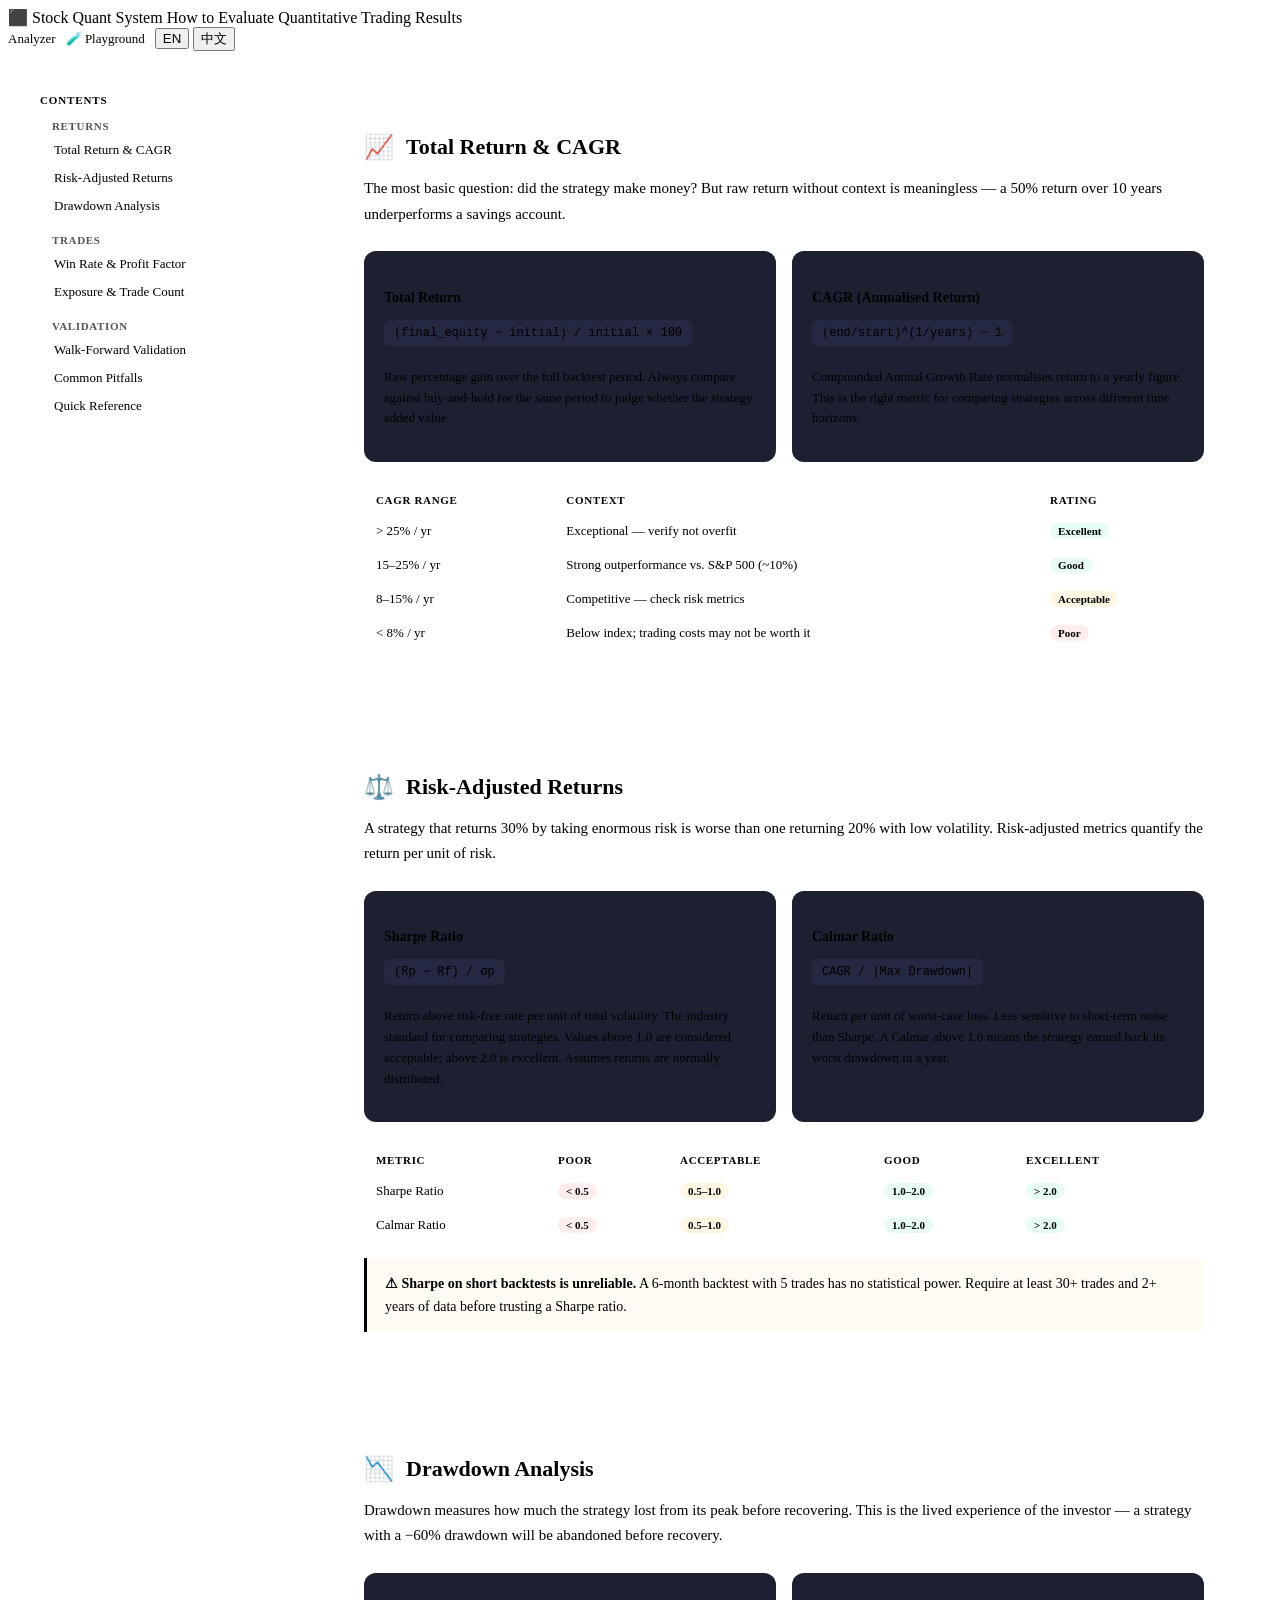
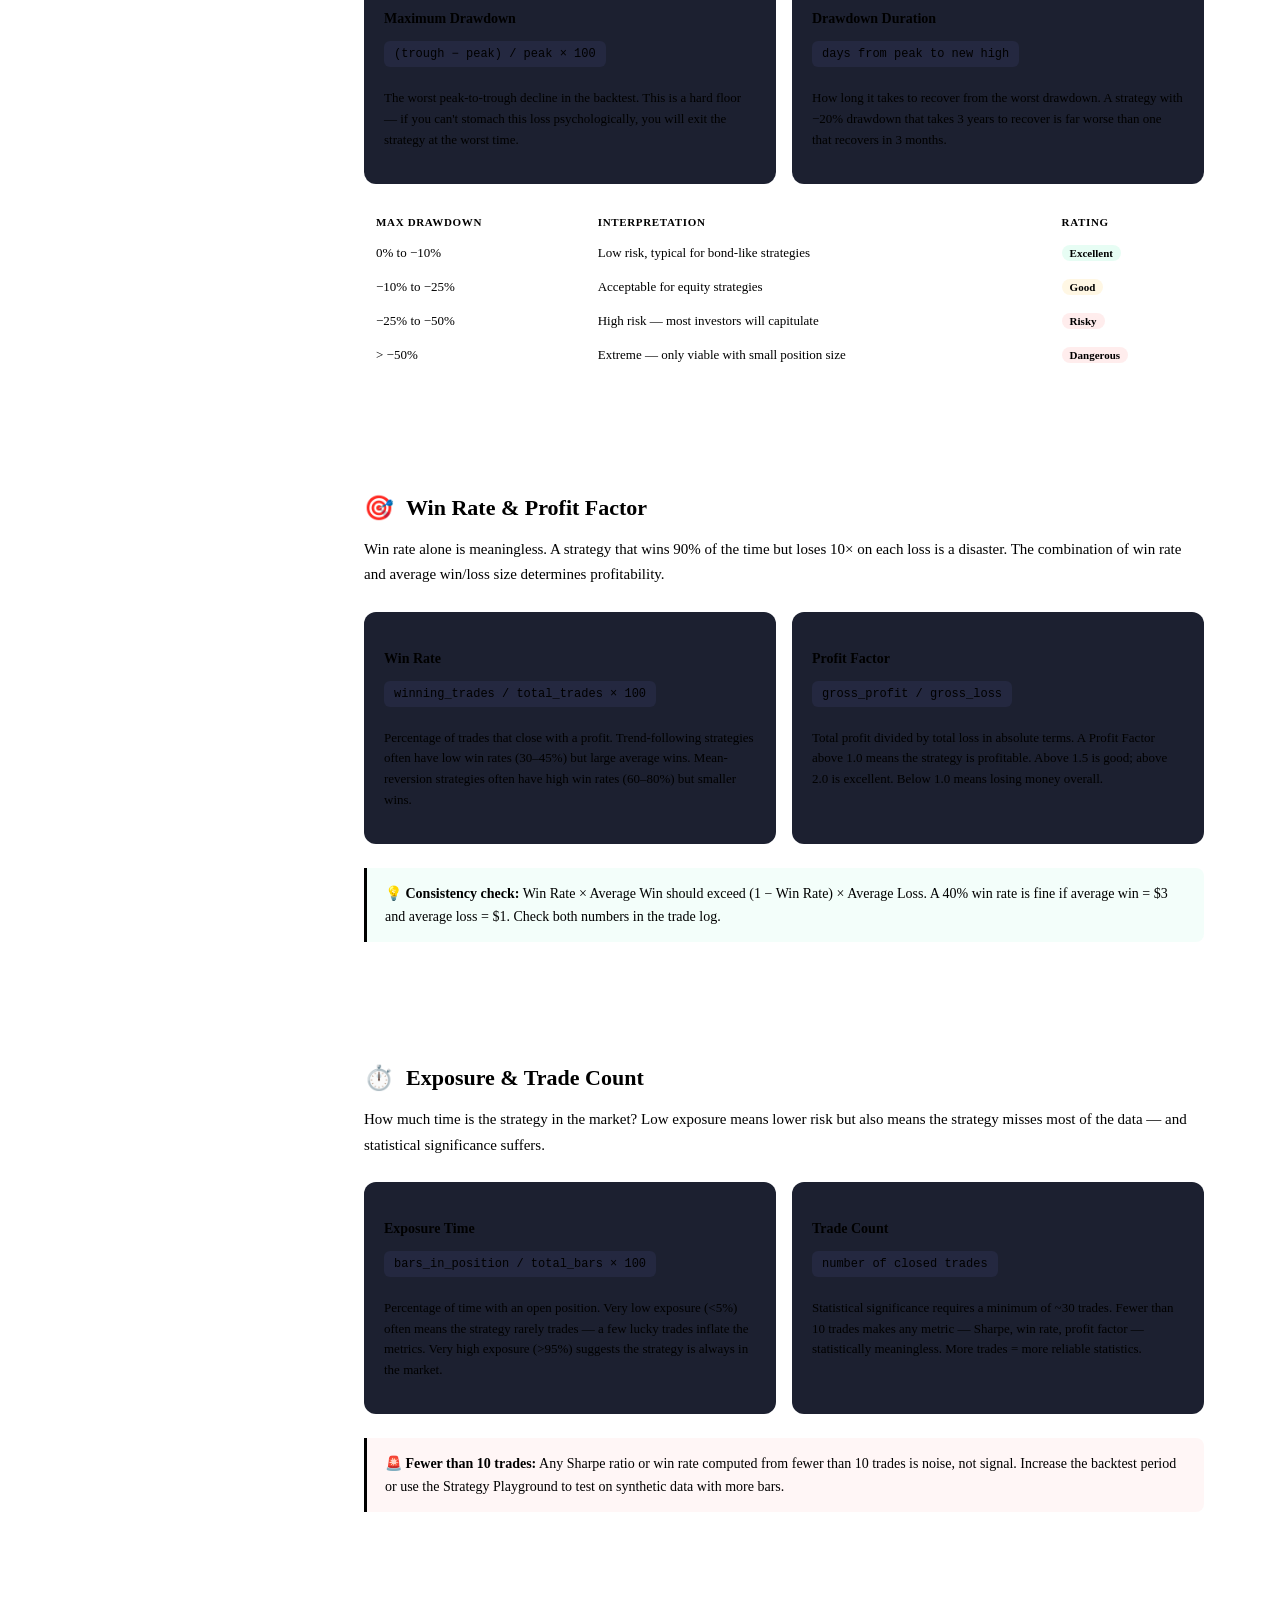
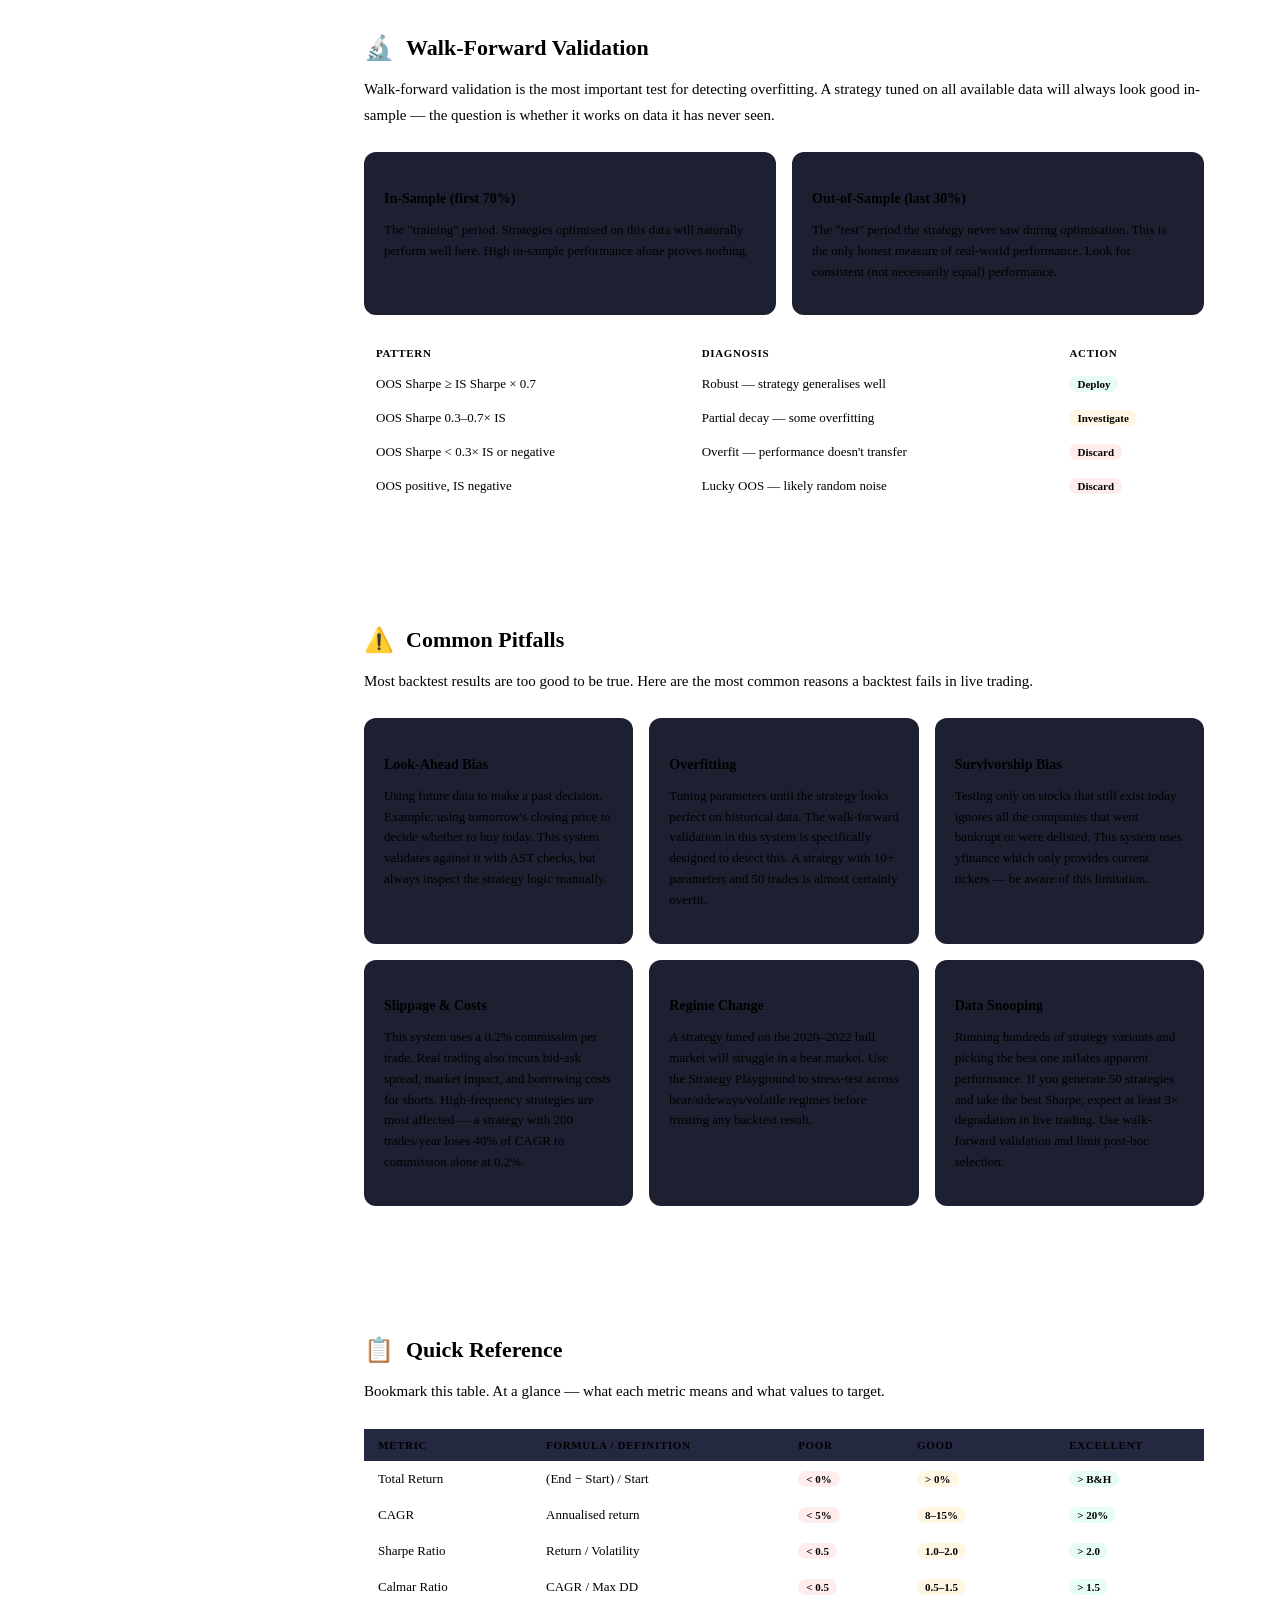
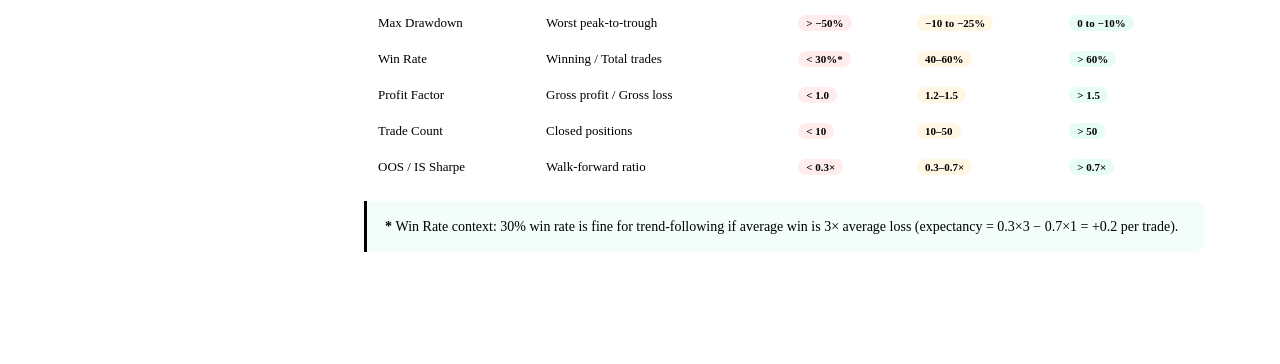
==== frontend/guide.html @ d95dc41d "Add CI/CD workflow, landing page, eval guide, and EN/zh-TW localization CI/CD (.github/workflows/ci." ====
<!DOCTYPE html>
<html lang="en">
<head>
  <meta charset="UTF-8" />
  <meta name="viewport" content="width=device-width, initial-scale=1.0" />
  <title>Evaluation Guide · Stock Quant System</title>
  <link rel="preconnect" href="https://fonts.googleapis.com" />
  <link href="https://fonts.googleapis.com/css2?family=Inter:wght@300;400;500;600;700;800;900&display=swap" rel="stylesheet" />
  <link rel="stylesheet" href="/static/style.css" />
  <style>
    /* ── Guide-specific layout ── */
    .guide-layout {
      display: flex; gap: 0; max-width: 1200px; margin: 0 auto;
      padding: 32px 28px; align-items: flex-start;
    }
    .guide-toc {
      width: 220px; flex-shrink: 0;
      position: sticky; top: 80px;
      padding-right: 28px; border-right: 1px solid var(--border);
      margin-right: 40px;
    }
    .guide-toc h3 { font-size: 11px; font-weight: 700; text-transform: uppercase;
                    letter-spacing: .08em; color: var(--text-muted); margin-bottom: 14px; }
    .toc-link {
      display: block; font-size: 13px; color: var(--text-muted);
      padding: 6px 0; border-left: 2px solid transparent;
      padding-left: 12px; transition: color .2s, border-color .2s;
      text-decoration: none;
    }
    .toc-link:hover    { color: var(--text); border-left-color: var(--border2, #353b5c); }
    .toc-link.active   { color: var(--accent); border-left-color: var(--accent); }
    .toc-section-title { font-size: 11px; font-weight: 600; text-transform: uppercase;
                         letter-spacing: .06em; color: var(--border2,#555); margin: 14px 0 4px 12px; }

    .guide-content { flex: 1; min-width: 0; }

    /* Sections */
    .guide-section {
      background: var(--surface); border: 1px solid var(--border);
      border-radius: 16px; padding: 32px 36px; margin-bottom: 24px;
      scroll-margin-top: 80px;
    }
    .guide-section h2 {
      font-size: 22px; font-weight: 800; margin-bottom: 8px;
      display: flex; align-items: center; gap: 12px;
    }
    .section-icon { font-size: 24px; }
    .guide-section .intro { font-size: 15px; color: var(--text-muted); margin-bottom: 24px; line-height: 1.7; }

    /* Metric cards inside sections */
    .metric-grid { display: grid; grid-template-columns: repeat(auto-fit, minmax(260px, 1fr)); gap: 16px; margin-bottom: 24px; }
    .mg-card {
      background: var(--surface2, #1c2030); border: 1px solid var(--border);
      border-radius: 12px; padding: 20px;
    }
    .mg-card h4 { font-size: 14px; font-weight: 700; margin-bottom: 6px; }
    .mg-card .formula {
      font-family: 'JetBrains Mono', monospace; font-size: 12px;
      background: var(--surface3, #242840); padding: 6px 10px; border-radius: 6px;
      margin: 8px 0; color: var(--accent); display: inline-block;
    }
    .mg-card p { font-size: 13px; color: var(--text-muted); line-height: 1.6; }

    /* Threshold table */
    .thresh-table { width: 100%; border-collapse: collapse; font-size: 13px; margin: 16px 0; }
    .thresh-table th {
      text-align: left; padding: 8px 12px;
      border-bottom: 1px solid var(--border);
      font-size: 11px; text-transform: uppercase; letter-spacing: .06em; color: var(--text-muted);
    }
    .thresh-table td { padding: 9px 12px; border-bottom: 1px solid var(--border); }
    .thresh-table tbody tr:last-child td { border-bottom: none; }
    .thresh-table tbody tr:hover { background: var(--surface3, #242840); }
    .tag { display:inline-block; padding:2px 8px; border-radius:20px; font-size:11px; font-weight:600; }
    .tag.good { background:rgba(61,232,160,.12);  color:var(--green); }
    .tag.ok   { background:rgba(251,191,36,.12);  color:var(--yellow); }
    .tag.warn { background:rgba(255,107,107,.12); color:var(--red); }

    /* Callout boxes */
    .callout {
      border-left: 3px solid; border-radius: 0 8px 8px 0;
      padding: 14px 18px; margin: 16px 0; font-size: 14px; line-height: 1.65;
    }
    .callout.tip    { border-color: var(--green);  background: rgba(61,232,160,.06); }
    .callout.warn   { border-color: var(--yellow); background: rgba(251,191,36,.06); }
    .callout.danger { border-color: var(--red);    background: rgba(255,107,107,.06); }
    .callout strong { font-weight: 700; }

    /* Quick-reference table */
    .quick-ref { width:100%; border-collapse:collapse; font-size:13px; }
    .quick-ref th { background:var(--surface3,#242840); padding:10px 14px; text-align:left;
                    font-size:11px; text-transform:uppercase; letter-spacing:.06em; color:var(--text-muted); }
    .quick-ref td { padding:10px 14px; border-bottom:1px solid var(--border); }
    .quick-ref tbody tr:hover { background:var(--surface2,#1c2030); }

    @media (max-width: 900px) {
      .guide-toc { display: none; }
      .guide-section { padding: 24px 20px; }
    }
  </style>
</head>
<body>

<header>
  <div class="header-inner">
    <span class="logo">⬛ Stock Quant System</span>
    <span class="tagline" data-i18n="tagline.guide">How to Evaluate Quantitative Trading Results</span>
    <nav style="margin-left:auto;display:flex;align-items:center;gap:10px;font-size:13px">
      <a href="/" style="color:var(--text-muted);text-decoration:none" data-i18n="nav.analyzer">Analyzer</a>
      <a href="/api/playground" style="color:var(--text-muted);text-decoration:none" data-i18n="nav.playground">🧪 Playground</a>
      <div class="lang-switcher">
        <button class="lang-btn" data-lang="en" onclick="setLang('en')">EN</button>
        <button class="lang-btn" data-lang="zh-TW" onclick="setLang('zh-TW')">中文</button>
      </div>
    </nav>
  </div>
</header>

<div class="guide-layout">

  <!-- Table of contents -->
  <aside class="guide-toc">
    <h3 data-i18n="guide.toc">Contents</h3>
    <div class="toc-section-title" data-i18n="guide.toc_returns">Returns</div>
    <a class="toc-link" href="#returns" data-i18n="guide.s1_title">Total Return & CAGR</a>
    <a class="toc-link" href="#risk" data-i18n="guide.s2_title">Risk-Adjusted Returns</a>
    <a class="toc-link" href="#drawdown" data-i18n="guide.s3_title">Drawdown Analysis</a>
    <div class="toc-section-title" data-i18n="guide.toc_trades">Trades</div>
    <a class="toc-link" href="#winrate" data-i18n="guide.s4_title">Win Rate & Profit Factor</a>
    <a class="toc-link" href="#exposure" data-i18n="guide.s5_title">Exposure & Trade Count</a>
    <div class="toc-section-title" data-i18n="guide.toc_valid">Validation</div>
    <a class="toc-link" href="#walkforward" data-i18n="guide.s6_title">Walk-Forward Validation</a>
    <a class="toc-link" href="#pitfalls" data-i18n="guide.s7_title">Common Pitfalls</a>
    <a class="toc-link" href="#quickref" data-i18n="guide.s8_title">Quick Reference</a>
  </aside>

  <!-- Content -->
  <main class="guide-content">

    <!-- ── Section 1: Returns ── -->
    <section class="guide-section" id="returns">
      <h2><span class="section-icon">📈</span> <span data-i18n="guide.s1_title">Total Return & CAGR</span></h2>
      <p class="intro" data-i18n="guide.s1_intro">
        The most basic question: did the strategy make money? But raw return without context is meaningless — a 50% return over 10 years underperforms a savings account.
      </p>
      <div class="metric-grid">
        <div class="mg-card">
          <h4 data-i18n="guide.total_return">Total Return</h4>
          <div class="formula">(final_equity − initial) / initial × 100</div>
          <p data-i18n="guide.total_return_desc">Raw percentage gain over the full backtest period. Always compare against buy-and-hold for the same period to judge whether the strategy added value.</p>
        </div>
        <div class="mg-card">
          <h4 data-i18n="guide.cagr">CAGR (Annualised Return)</h4>
          <div class="formula">(end/start)^(1/years) − 1</div>
          <p data-i18n="guide.cagr_desc">Compounded Annual Growth Rate normalises return to a yearly figure. This is the right metric for comparing strategies across different time horizons.</p>
        </div>
      </div>
      <table class="thresh-table">
        <thead><tr><th data-i18n="guide.th_cagr">CAGR Range</th><th data-i18n="guide.th_context">Context</th><th data-i18n="guide.th_rating">Rating</th></tr></thead>
        <tbody>
          <tr><td>&gt; 25% / yr</td><td data-i18n="guide.cagr_r1">Exceptional — verify not overfit</td><td><span class="tag good">Excellent</span></td></tr>
          <tr><td>15–25% / yr</td><td data-i18n="guide.cagr_r2">Strong outperformance vs. S&amp;P 500 (~10%)</td><td><span class="tag good">Good</span></td></tr>
          <tr><td>8–15% / yr</td><td data-i18n="guide.cagr_r3">Competitive — check risk metrics</td><td><span class="tag ok">Acceptable</span></td></tr>
          <tr><td>&lt; 8% / yr</td><td data-i18n="guide.cagr_r4">Below index; trading costs may not be worth it</td><td><span class="tag warn">Poor</span></td></tr>
        </tbody>
      </table>
    </section>

    <!-- ── Section 2: Risk-Adjusted ── -->
    <section class="guide-section" id="risk">
      <h2><span class="section-icon">⚖️</span> <span data-i18n="guide.s2_title">Risk-Adjusted Returns</span></h2>
      <p class="intro" data-i18n="guide.s2_intro">
        A strategy that returns 30% by taking enormous risk is worse than one returning 20% with low volatility. Risk-adjusted metrics quantify the return per unit of risk.
      </p>
      <div class="metric-grid">
        <div class="mg-card">
          <h4 data-i18n="guide.sharpe">Sharpe Ratio</h4>
          <div class="formula">(Rp − Rf) / σp</div>
          <p data-i18n="guide.sharpe_desc">Return above risk-free rate per unit of total volatility. The industry standard for comparing strategies. Values above 1.0 are considered acceptable; above 2.0 is excellent. Assumes returns are normally distributed.</p>
        </div>
        <div class="mg-card">
          <h4 data-i18n="guide.calmar">Calmar Ratio</h4>
          <div class="formula">CAGR / |Max Drawdown|</div>
          <p data-i18n="guide.calmar_desc">Return per unit of worst-case loss. Less sensitive to short-term noise than Sharpe. A Calmar above 1.0 means the strategy earned back its worst drawdown in a year.</p>
        </div>
      </div>
      <table class="thresh-table">
        <thead><tr><th data-i18n="guide.th_metric">Metric</th><th data-i18n="guide.th_poor">Poor</th><th data-i18n="guide.th_ok">Acceptable</th><th data-i18n="guide.th_good">Good</th><th data-i18n="guide.th_excellent">Excellent</th></tr></thead>
        <tbody>
          <tr><td>Sharpe Ratio</td><td><span class="tag warn">&lt; 0.5</span></td><td><span class="tag ok">0.5–1.0</span></td><td><span class="tag good">1.0–2.0</span></td><td><span class="tag good">&gt; 2.0</span></td></tr>
          <tr><td>Calmar Ratio</td><td><span class="tag warn">&lt; 0.5</span></td><td><span class="tag ok">0.5–1.0</span></td><td><span class="tag good">1.0–2.0</span></td><td><span class="tag good">&gt; 2.0</span></td></tr>
        </tbody>
      </table>
      <div class="callout warn">
        <strong data-i18n="guide.sharpe_warning_title">⚠ Sharpe on short backtests is unreliable.</strong>
        <span data-i18n="guide.sharpe_warning_body"> A 6-month backtest with 5 trades has no statistical power. Require at least 30+ trades and 2+ years of data before trusting a Sharpe ratio.</span>
      </div>
    </section>

    <!-- ── Section 3: Drawdown ── -->
    <section class="guide-section" id="drawdown">
      <h2><span class="section-icon">📉</span> <span data-i18n="guide.s3_title">Drawdown Analysis</span></h2>
      <p class="intro" data-i18n="guide.s3_intro">
        Drawdown measures how much the strategy lost from its peak before recovering. This is the lived experience of the investor — a strategy with a −60% drawdown will be abandoned before recovery.
      </p>
      <div class="metric-grid">
        <div class="mg-card">
          <h4 data-i18n="guide.maxdd">Maximum Drawdown</h4>
          <div class="formula">(trough − peak) / peak × 100</div>
          <p data-i18n="guide.maxdd_desc">The worst peak-to-trough decline in the backtest. This is a hard floor — if you can't stomach this loss psychologically, you will exit the strategy at the worst time.</p>
        </div>
        <div class="mg-card">
          <h4 data-i18n="guide.dd_duration">Drawdown Duration</h4>
          <div class="formula">days from peak to new high</div>
          <p data-i18n="guide.dd_duration_desc">How long it takes to recover from the worst drawdown. A strategy with −20% drawdown that takes 3 years to recover is far worse than one that recovers in 3 months.</p>
        </div>
      </div>
      <table class="thresh-table">
        <thead><tr><th data-i18n="guide.th_maxdd">Max Drawdown</th><th data-i18n="guide.th_interpretation">Interpretation</th><th data-i18n="guide.th_rating">Rating</th></tr></thead>
        <tbody>
          <tr><td>0% to −10%</td><td data-i18n="guide.dd_r1">Low risk, typical for bond-like strategies</td><td><span class="tag good">Excellent</span></td></tr>
          <tr><td>−10% to −25%</td><td data-i18n="guide.dd_r2">Acceptable for equity strategies</td><td><span class="tag ok">Good</span></td></tr>
          <tr><td>−25% to −50%</td><td data-i18n="guide.dd_r3">High risk — most investors will capitulate</td><td><span class="tag warn">Risky</span></td></tr>
          <tr><td>&gt; −50%</td><td data-i18n="guide.dd_r4">Extreme — only viable with small position size</td><td><span class="tag warn">Dangerous</span></td></tr>
        </tbody>
      </table>
    </section>

    <!-- ── Section 4: Win Rate ── -->
    <section class="guide-section" id="winrate">
      <h2><span class="section-icon">🎯</span> <span data-i18n="guide.s4_title">Win Rate & Profit Factor</span></h2>
      <p class="intro" data-i18n="guide.s4_intro">
        Win rate alone is meaningless. A strategy that wins 90% of the time but loses 10× on each loss is a disaster. The combination of win rate and average win/loss size determines profitability.
      </p>
      <div class="metric-grid">
        <div class="mg-card">
          <h4 data-i18n="guide.winrate">Win Rate</h4>
          <div class="formula">winning_trades / total_trades × 100</div>
          <p data-i18n="guide.winrate_desc">Percentage of trades that close with a profit. Trend-following strategies often have low win rates (30–45%) but large average wins. Mean-reversion strategies often have high win rates (60–80%) but smaller wins.</p>
        </div>
        <div class="mg-card">
          <h4 data-i18n="guide.profit_factor">Profit Factor</h4>
          <div class="formula">gross_profit / gross_loss</div>
          <p data-i18n="guide.profit_factor_desc">Total profit divided by total loss in absolute terms. A Profit Factor above 1.0 means the strategy is profitable. Above 1.5 is good; above 2.0 is excellent. Below 1.0 means losing money overall.</p>
        </div>
      </div>
      <div class="callout tip">
        <strong data-i18n="guide.consistency_tip">💡 Consistency check:</strong>
        <span data-i18n="guide.consistency_body"> Win Rate × Average Win should exceed (1 − Win Rate) × Average Loss. A 40% win rate is fine if average win = $3 and average loss = $1. Check both numbers in the trade log.</span>
      </div>
    </section>

    <!-- ── Section 5: Exposure ── -->
    <section class="guide-section" id="exposure">
      <h2><span class="section-icon">⏱️</span> <span data-i18n="guide.s5_title">Exposure & Trade Count</span></h2>
      <p class="intro" data-i18n="guide.s5_intro">
        How much time is the strategy in the market? Low exposure means lower risk but also means the strategy misses most of the data — and statistical significance suffers.
      </p>
      <div class="metric-grid">
        <div class="mg-card">
          <h4 data-i18n="guide.exposure">Exposure Time</h4>
          <div class="formula">bars_in_position / total_bars × 100</div>
          <p data-i18n="guide.exposure_desc">Percentage of time with an open position. Very low exposure (&lt;5%) often means the strategy rarely trades — a few lucky trades inflate the metrics. Very high exposure (&gt;95%) suggests the strategy is always in the market.</p>
        </div>
        <div class="mg-card">
          <h4 data-i18n="guide.trade_count">Trade Count</h4>
          <div class="formula">number of closed trades</div>
          <p data-i18n="guide.trade_count_desc">Statistical significance requires a minimum of ~30 trades. Fewer than 10 trades makes any metric — Sharpe, win rate, profit factor — statistically meaningless. More trades = more reliable statistics.</p>
        </div>
      </div>
      <div class="callout danger">
        <strong data-i18n="guide.few_trades_title">🚨 Fewer than 10 trades:</strong>
        <span data-i18n="guide.few_trades_body"> Any Sharpe ratio or win rate computed from fewer than 10 trades is noise, not signal. Increase the backtest period or use the Strategy Playground to test on synthetic data with more bars.</span>
      </div>
    </section>

    <!-- ── Section 6: Walk-Forward ── -->
    <section class="guide-section" id="walkforward">
      <h2><span class="section-icon">🔬</span> <span data-i18n="guide.s6_title">Walk-Forward Validation</span></h2>
      <p class="intro" data-i18n="guide.s6_intro">
        Walk-forward validation is the most important test for detecting overfitting. A strategy tuned on all available data will always look good in-sample — the question is whether it works on data it has never seen.
      </p>
      <div class="metric-grid">
        <div class="mg-card">
          <h4 data-i18n="guide.insample">In-Sample (first 70%)</h4>
          <p data-i18n="guide.insample_desc">The "training" period. Strategies optimised on this data will naturally perform well here. High in-sample performance alone proves nothing.</p>
        </div>
        <div class="mg-card">
          <h4 data-i18n="guide.outsample">Out-of-Sample (last 30%)</h4>
          <p data-i18n="guide.outsample_desc">The "test" period the strategy never saw during optimisation. This is the only honest measure of real-world performance. Look for consistent (not necessarily equal) performance.</p>
        </div>
      </div>
      <table class="thresh-table">
        <thead><tr><th data-i18n="guide.th_pattern">Pattern</th><th data-i18n="guide.th_diagnosis">Diagnosis</th><th data-i18n="guide.th_action">Action</th></tr></thead>
        <tbody>
          <tr>
            <td data-i18n="guide.wf_p1">OOS Sharpe ≥ IS Sharpe × 0.7</td>
            <td data-i18n="guide.wf_d1">Robust — strategy generalises well</td>
            <td><span class="tag good" data-i18n="guide.wf_a1">Deploy</span></td>
          </tr>
          <tr>
            <td data-i18n="guide.wf_p2">OOS Sharpe 0.3–0.7× IS</td>
            <td data-i18n="guide.wf_d2">Partial decay — some overfitting</td>
            <td><span class="tag ok" data-i18n="guide.wf_a2">Investigate</span></td>
          </tr>
          <tr>
            <td data-i18n="guide.wf_p3">OOS Sharpe &lt; 0.3× IS or negative</td>
            <td data-i18n="guide.wf_d3">Overfit — performance doesn't transfer</td>
            <td><span class="tag warn" data-i18n="guide.wf_a3">Discard</span></td>
          </tr>
          <tr>
            <td data-i18n="guide.wf_p4">OOS positive, IS negative</td>
            <td data-i18n="guide.wf_d4">Lucky OOS — likely random noise</td>
            <td><span class="tag warn" data-i18n="guide.wf_a4">Discard</span></td>
          </tr>
        </tbody>
      </table>
    </section>

    <!-- ── Section 7: Pitfalls ── -->
    <section class="guide-section" id="pitfalls">
      <h2><span class="section-icon">⚠️</span> <span data-i18n="guide.s7_title">Common Pitfalls</span></h2>
      <p class="intro" data-i18n="guide.s7_intro">Most backtest results are too good to be true. Here are the most common reasons a backtest fails in live trading.</p>

      <div class="metric-grid">
        <div class="mg-card">
          <h4 data-i18n="guide.lookahead">Look-Ahead Bias</h4>
          <p data-i18n="guide.lookahead_desc">Using future data to make a past decision. Example: using tomorrow's closing price to decide whether to buy today. This system validates against it with AST checks, but always inspect the strategy logic manually.</p>
        </div>
        <div class="mg-card">
          <h4 data-i18n="guide.overfitting">Overfitting</h4>
          <p data-i18n="guide.overfitting_desc">Tuning parameters until the strategy looks perfect on historical data. The walk-forward validation in this system is specifically designed to detect this. A strategy with 10+ parameters and 50 trades is almost certainly overfit.</p>
        </div>
        <div class="mg-card">
          <h4 data-i18n="guide.survivorship">Survivorship Bias</h4>
          <p data-i18n="guide.survivorship_desc">Testing only on stocks that still exist today ignores all the companies that went bankrupt or were delisted. This system uses yfinance which only provides current tickers — be aware of this limitation.</p>
        </div>
        <div class="mg-card">
          <h4 data-i18n="guide.slippage">Slippage & Costs</h4>
          <p data-i18n="guide.slippage_desc">This system uses a 0.2% commission per trade. Real trading also incurs bid-ask spread, market impact, and borrowing costs for shorts. High-frequency strategies are most affected — a strategy with 200 trades/year loses 40% of CAGR to commission alone at 0.2%.</p>
        </div>
        <div class="mg-card">
          <h4 data-i18n="guide.regime">Regime Change</h4>
          <p data-i18n="guide.regime_desc">A strategy tuned on the 2020–2022 bull market will struggle in a bear market. Use the Strategy Playground to stress-test across bear/sideways/volatile regimes before trusting any backtest result.</p>
        </div>
        <div class="mg-card">
          <h4 data-i18n="guide.data_snooping">Data Snooping</h4>
          <p data-i18n="guide.data_snooping_desc">Running hundreds of strategy variants and picking the best one inflates apparent performance. If you generate 50 strategies and take the best Sharpe, expect at least 3× degradation in live trading. Use walk-forward validation and limit post-hoc selection.</p>
        </div>
      </div>
    </section>

    <!-- ── Section 8: Quick Reference ── -->
    <section class="guide-section" id="quickref">
      <h2><span class="section-icon">📋</span> <span data-i18n="guide.s8_title">Quick Reference</span></h2>
      <p class="intro" data-i18n="guide.s8_intro">Bookmark this table. At a glance — what each metric means and what values to target.</p>
      <table class="quick-ref">
        <thead>
          <tr>
            <th data-i18n="guide.qr_metric">Metric</th>
            <th data-i18n="guide.qr_formula">Formula / Definition</th>
            <th data-i18n="guide.qr_poor">Poor</th>
            <th data-i18n="guide.qr_good">Good</th>
            <th data-i18n="guide.qr_excellent">Excellent</th>
          </tr>
        </thead>
        <tbody>
          <tr><td>Total Return</td><td data-i18n="guide.qr_tr_def">(End − Start) / Start</td><td><span class="tag warn">&lt; 0%</span></td><td><span class="tag ok">&gt; 0%</span></td><td><span class="tag good">&gt; B&H</span></td></tr>
          <tr><td>CAGR</td><td data-i18n="guide.qr_cagr_def">Annualised return</td><td><span class="tag warn">&lt; 5%</span></td><td><span class="tag ok">8–15%</span></td><td><span class="tag good">&gt; 20%</span></td></tr>
          <tr><td>Sharpe Ratio</td><td data-i18n="guide.qr_sharpe_def">Return / Volatility</td><td><span class="tag warn">&lt; 0.5</span></td><td><span class="tag ok">1.0–2.0</span></td><td><span class="tag good">&gt; 2.0</span></td></tr>
          <tr><td>Calmar Ratio</td><td data-i18n="guide.qr_calmar_def">CAGR / Max DD</td><td><span class="tag warn">&lt; 0.5</span></td><td><span class="tag ok">0.5–1.5</span></td><td><span class="tag good">&gt; 1.5</span></td></tr>
          <tr><td>Max Drawdown</td><td data-i18n="guide.qr_dd_def">Worst peak-to-trough</td><td><span class="tag warn">&gt; −50%</span></td><td><span class="tag ok">−10 to −25%</span></td><td><span class="tag good">0 to −10%</span></td></tr>
          <tr><td>Win Rate</td><td data-i18n="guide.qr_wr_def">Winning / Total trades</td><td><span class="tag warn">&lt; 30%*</span></td><td><span class="tag ok">40–60%</span></td><td><span class="tag good">&gt; 60%</span></td></tr>
          <tr><td>Profit Factor</td><td data-i18n="guide.qr_pf_def">Gross profit / Gross loss</td><td><span class="tag warn">&lt; 1.0</span></td><td><span class="tag ok">1.2–1.5</span></td><td><span class="tag good">&gt; 1.5</span></td></tr>
          <tr><td>Trade Count</td><td data-i18n="guide.qr_tc_def">Closed positions</td><td><span class="tag warn">&lt; 10</span></td><td><span class="tag ok">10–50</span></td><td><span class="tag good">&gt; 50</span></td></tr>
          <tr><td>OOS / IS Sharpe</td><td data-i18n="guide.qr_wf_def">Walk-forward ratio</td><td><span class="tag warn">&lt; 0.3×</span></td><td><span class="tag ok">0.3–0.7×</span></td><td><span class="tag good">&gt; 0.7×</span></td></tr>
        </tbody>
      </table>
      <div class="callout tip" style="margin-top:16px">
        <strong>* </strong><span data-i18n="guide.winrate_note">Win Rate context: 30% win rate is fine for trend-following if average win is 3× average loss (expectancy = 0.3×3 − 0.7×1 = +0.2 per trade).</span>
      </div>
    </section>

  </main>
</div>

<script src="/static/i18n.js"></script>
<script>
// Guide-specific translations
const guideEn = {
  'guide.toc':'Contents','guide.toc_returns':'Returns','guide.toc_trades':'Trades','guide.toc_valid':'Validation',
  'guide.s1_title':'Total Return & CAGR','guide.s2_title':'Risk-Adjusted Returns',
  'guide.s3_title':'Drawdown Analysis','guide.s4_title':'Win Rate & Profit Factor',
  'guide.s5_title':'Exposure & Trade Count','guide.s6_title':'Walk-Forward Validation',
  'guide.s7_title':'Common Pitfalls','guide.s8_title':'Quick Reference',
  'guide.s1_intro':'The most basic question: did the strategy make money? But raw return without context is meaningless — a 50% return over 10 years underperforms a savings account.',
  'guide.s2_intro':'A strategy that returns 30% by taking enormous risk is worse than one returning 20% with low volatility. Risk-adjusted metrics quantify the return per unit of risk.',
  'guide.s3_intro':'Drawdown measures how much the strategy lost from its peak before recovering. This is the lived experience of the investor — a strategy with a −60% drawdown will be abandoned before recovery.',
  'guide.s4_intro':'Win rate alone is meaningless. A strategy that wins 90% of the time but loses 10× on each loss is a disaster. The combination of win rate and average win/loss size determines profitability.',
  'guide.s5_intro':'How much time is the strategy in the market? Low exposure means lower risk but also means the strategy misses most of the data — and statistical significance suffers.',
  'guide.s6_intro':'Walk-forward validation is the most important test for detecting overfitting. A strategy tuned on all available data will always look good in-sample — the question is whether it works on data it has never seen.',
  'guide.s7_intro':'Most backtest results are too good to be true. Here are the most common reasons a backtest fails in live trading.',
  'guide.s8_intro':'Bookmark this table. At a glance — what each metric means and what values to target.',
  'guide.total_return':'Total Return','guide.cagr':'CAGR (Annualised Return)',
  'guide.total_return_desc':'Raw percentage gain over the full backtest period. Always compare against buy-and-hold for the same period.',
  'guide.cagr_desc':'Compounded Annual Growth Rate normalises return to a yearly figure. The right metric for comparing strategies across different time horizons.',
  'guide.th_cagr':'CAGR Range','guide.th_context':'Context','guide.th_rating':'Rating',
  'guide.cagr_r1':'Exceptional — verify not overfit','guide.cagr_r2':'Strong outperformance vs. S&P 500',
  'guide.cagr_r3':'Competitive — check risk metrics','guide.cagr_r4':'Below index; trading costs may not be worth it',
  'guide.sharpe':'Sharpe Ratio','guide.calmar':'Calmar Ratio',
  'guide.sharpe_desc':'Return above risk-free rate per unit of total volatility. Values above 1.0 are acceptable; above 2.0 is excellent.',
  'guide.calmar_desc':'Return per unit of worst-case loss. A Calmar above 1.0 means the strategy earned back its worst drawdown in a year.',
  'guide.th_metric':'Metric','guide.th_poor':'Poor','guide.th_ok':'Acceptable','guide.th_good':'Good','guide.th_excellent':'Excellent',
  'guide.sharpe_warning_title':'⚠ Sharpe on short backtests is unreliable.','guide.sharpe_warning_body':' A 6-month backtest with 5 trades has no statistical power. Require at least 30+ trades and 2+ years.',
  'guide.maxdd':'Maximum Drawdown','guide.dd_duration':'Drawdown Duration',
  'guide.maxdd_desc':'The worst peak-to-trough decline. If you cannot stomach this loss psychologically, you will exit at the worst time.',
  'guide.dd_duration_desc':'How long it takes to recover. A −20% drawdown that takes 3 years to recover is far worse than one that recovers in 3 months.',
  'guide.th_maxdd':'Max Drawdown','guide.th_interpretation':'Interpretation',
  'guide.dd_r1':'Low risk, typical for bond-like strategies','guide.dd_r2':'Acceptable for equity strategies',
  'guide.dd_r3':'High risk — most investors will capitulate','guide.dd_r4':'Extreme — only viable with small position size',
  'guide.winrate':'Win Rate','guide.profit_factor':'Profit Factor',
  'guide.winrate_desc':'Percentage of trades that close with a profit. Trend-following strategies often have low win rates (30–45%) but large average wins.',
  'guide.profit_factor_desc':'Total profit divided by total loss. Above 1.5 is good; above 2.0 is excellent.',
  'guide.consistency_tip':'💡 Consistency check:','guide.consistency_body':' Win Rate × Average Win should exceed (1 − Win Rate) × Average Loss.',
  'guide.exposure':'Exposure Time','guide.trade_count':'Trade Count',
  'guide.exposure_desc':'Percentage of time with an open position. Very low exposure often means a few lucky trades inflate the metrics.',
  'guide.trade_count_desc':'Statistical significance requires a minimum of ~30 trades. Fewer than 10 makes any metric statistically meaningless.',
  'guide.few_trades_title':'🚨 Fewer than 10 trades:','guide.few_trades_body':' Any metric computed from fewer than 10 trades is noise, not signal.',
  'guide.insample':'In-Sample (first 70%)','guide.outsample':'Out-of-Sample (last 30%)',
  'guide.insample_desc':'The "training" period. High in-sample performance alone proves nothing.','guide.outsample_desc':'The only honest measure of real-world performance.',
  'guide.th_pattern':'Pattern','guide.th_diagnosis':'Diagnosis','guide.th_action':'Action',
  'guide.wf_p1':'OOS Sharpe ≥ IS Sharpe × 0.7','guide.wf_d1':'Robust — strategy generalises well','guide.wf_a1':'Deploy',
  'guide.wf_p2':'OOS Sharpe 0.3–0.7× IS','guide.wf_d2':'Partial decay — some overfitting','guide.wf_a2':'Investigate',
  'guide.wf_p3':'OOS Sharpe < 0.3× IS or negative','guide.wf_d3':'Overfit — performance does not transfer','guide.wf_a3':'Discard',
  'guide.wf_p4':'OOS positive, IS negative','guide.wf_d4':'Lucky OOS — likely random noise','guide.wf_a4':'Discard',
  'guide.lookahead':'Look-Ahead Bias','guide.overfitting':'Overfitting','guide.survivorship':'Survivorship Bias',
  'guide.slippage':'Slippage & Costs','guide.regime':'Regime Change','guide.data_snooping':'Data Snooping',
  'guide.lookahead_desc':'Using future data to make a past decision. This system validates against it with AST checks.',
  'guide.overfitting_desc':'Tuning parameters until the strategy looks perfect on historical data. Walk-forward validation detects this.',
  'guide.survivorship_desc':'Testing only on stocks that still exist today. yfinance only provides current tickers — be aware.',
  'guide.slippage_desc':'This system uses 0.2% commission per trade. Real trading also incurs bid-ask spread and market impact.',
  'guide.regime_desc':'A strategy tuned on a bull market will struggle in a bear. Use the Playground to stress-test across regimes.',
  'guide.data_snooping_desc':'Running hundreds of variants and picking the best inflates apparent performance.',
  'guide.qr_metric':'Metric','guide.qr_formula':'Definition','guide.qr_poor':'Poor','guide.qr_good':'Good','guide.qr_excellent':'Excellent',
  'guide.qr_tr_def':'(End−Start)/Start','guide.qr_cagr_def':'Annualised return','guide.qr_sharpe_def':'Return/Volatility',
  'guide.qr_calmar_def':'CAGR/MaxDD','guide.qr_dd_def':'Worst peak-to-trough','guide.qr_wr_def':'Winning/Total trades',
  'guide.qr_pf_def':'Gross profit/Gross loss','guide.qr_tc_def':'Closed positions','guide.qr_wf_def':'Walk-forward ratio',
  'guide.winrate_note':'Win Rate context: 30% win rate is fine for trend-following if average win is 3× average loss.',
};
const guideZhTW = {
  'guide.toc':'目錄','guide.toc_returns':'報酬','guide.toc_trades':'交易','guide.toc_valid':'驗證',
  'guide.s1_title':'總回報與年化報酬','guide.s2_title':'風險調整後報酬',
  'guide.s3_title':'回撤分析','guide.s4_title':'勝率與獲利因子',
  'guide.s5_title':'持倉暴露與交易次數','guide.s6_title':'前向驗證',
  'guide.s7_title':'常見陷阱','guide.s8_title':'快速參考表',
  'guide.s1_intro':'最基本的問題：策略是否賺錢？但沒有比較基準的絕對報酬是沒有意義的——10年內50%的回報低於定期存款。',
  'guide.s2_intro':'以巨大風險換取30%回報的策略，劣於以低風險獲取20%的策略。風險調整後指標衡量每單位風險所得的報酬。',
  'guide.s3_intro':'回撤衡量策略從峰值跌落多少後才復原。這是投資者的真實體驗——−60%的回撤策略通常在復原前就被放棄。',
  'guide.s4_intro':'單獨的勝率毫無意義。90%勝率但每次損失10倍的策略是災難。勝率與平均盈虧規模的組合才決定獲利能力。',
  'guide.s5_intro':'策略在市場中的持倉時間有多長？低暴露意味著低風險，但也意味著策略錯過了大部分數據，統計顯著性下降。',
  'guide.s6_intro':'前向驗證是偵測過度擬合最重要的測試。在全部數據上優化的策略樣本內一定表現良好——問題是它在未見數據上是否有效。',
  'guide.s7_intro':'大多數回測結果好得令人難以置信。以下是回測在實盤交易中失敗的最常見原因。',
  'guide.s8_intro':'收藏此表。一眼了解每個指標的含義及目標值。',
  'guide.total_return':'總回報','guide.cagr':'年化複合增長率（CAGR）',
  'guide.total_return_desc':'整個回測期間的原始百分比收益。始終與同期買入持有策略比較，判斷策略是否創造超額價值。',
  'guide.cagr_desc':'年化複合增長率將報酬標準化為年度數字，是跨不同時間段比較策略的正確指標。',
  'guide.th_cagr':'CAGR 範圍','guide.th_context':'背景說明','guide.th_rating':'評級',
  'guide.cagr_r1':'卓越——驗證是否過度擬合','guide.cagr_r2':'強勁跑贏標準普爾500指數（~10%）',
  'guide.cagr_r3':'有競爭力——檢查風險指標','guide.cagr_r4':'低於指數；交易成本可能不值得',
  'guide.sharpe':'夏普比率','guide.calmar':'卡馬比率',
  'guide.sharpe_desc':'超過無風險利率的報酬除以總波動率。行業標準。1.0以上可接受，2.0以上為優秀。',
  'guide.calmar_desc':'報酬除以最大回撤。卡馬比率高於1.0表示策略一年內可彌補最大回撤。',
  'guide.th_metric':'指標','guide.th_poor':'差','guide.th_ok':'可接受','guide.th_good':'良好','guide.th_excellent':'優秀',
  'guide.sharpe_warning_title':'⚠ 短期回測的夏普比率不可靠。','guide.sharpe_warning_body':' 5筆交易的6個月回測沒有統計效力。至少需要30+筆交易和2+年數據。',
  'guide.maxdd':'最大回撤','guide.dd_duration':'回撤持續時間',
  'guide.maxdd_desc':'回測中最嚴重的峰值至谷底跌幅。如果無法承受這種心理損失，您會在最壞的時機退出。',
  'guide.dd_duration_desc':'從最大回撤恢復所需時間。−20%回撤需3年恢復，遠差於3個月恢復的情況。',
  'guide.th_maxdd':'最大回撤','guide.th_interpretation':'解讀',
  'guide.dd_r1':'低風險，適合類債券策略','guide.dd_r2':'適合股票策略',
  'guide.dd_r3':'高風險——大多數投資者會放棄','guide.dd_r4':'極端——只適合小倉位',
  'guide.winrate':'勝率','guide.profit_factor':'獲利因子',
  'guide.winrate_desc':'獲利交易佔總交易的百分比。趨勢跟蹤策略通常勝率低（30-45%）但平均盈利大。',
  'guide.profit_factor_desc':'總獲利除以總損失。高於1.5為良好，高於2.0為優秀，低於1.0意味著整體虧損。',
  'guide.consistency_tip':'💡 一致性檢查：','guide.consistency_body':' 勝率×平均盈利 應超過 (1-勝率)×平均損失。',
  'guide.exposure':'持倉暴露時間','guide.trade_count':'交易次數',
  'guide.exposure_desc':'持有倉位的時間百分比。極低的暴露率通常意味著少數幸運交易虛高了指標。',
  'guide.trade_count_desc':'統計顯著性至少需要~30筆交易。少於10筆時，任何指標在統計上都無意義。',
  'guide.few_trades_title':'🚨 少於10筆交易：','guide.few_trades_body':' 任何基於少於10筆交易計算的指標都是噪音，不是信號。',
  'guide.insample':'樣本內（前70%）','guide.outsample':'樣本外（後30%）',
  'guide.insample_desc':'「訓練」期間。僅靠高樣本內表現什麼都證明不了。','guide.outsample_desc':'策略從未見過的「測試」期間，是真實表現的唯一誠實衡量。',
  'guide.th_pattern':'模式','guide.th_diagnosis':'診斷','guide.th_action':'行動',
  'guide.wf_p1':'樣本外夏普 ≥ 樣本內夏普 × 0.7','guide.wf_d1':'穩健——策略泛化良好','guide.wf_a1':'可部署',
  'guide.wf_p2':'樣本外夏普 0.3–0.7× 樣本內','guide.wf_d2':'部分衰退——輕微過度擬合','guide.wf_a2':'需調查',
  'guide.wf_p3':'樣本外夏普 < 0.3× 或為負值','guide.wf_d3':'過度擬合——表現不具轉移性','guide.wf_a3':'放棄',
  'guide.wf_p4':'樣本外為正，樣本內為負','guide.wf_d4':'幸運的樣本外——可能是隨機噪音','guide.wf_a4':'放棄',
  'guide.lookahead':'前瞻偏差','guide.overfitting':'過度擬合','guide.survivorship':'倖存者偏差',
  'guide.slippage':'滑點與交易成本','guide.regime':'市場情境變化','guide.data_snooping':'數據窺探',
  'guide.lookahead_desc':'使用未來數據做出過去決策。本系統通過AST檢查驗證此問題。',
  'guide.overfitting_desc':'不斷調整參數直到策略在歷史數據上完美。前向驗證專門偵測此問題。',
  'guide.survivorship_desc':'僅對今日仍存在的股票進行測試，忽略了所有已破產或退市的公司。',
  'guide.slippage_desc':'本系統每筆交易使用0.2%佣金。實際交易還有買賣價差和市場衝擊成本。',
  'guide.regime_desc':'針對牛市優化的策略在熊市中掙扎。使用策略沙箱在多種市場情境下壓力測試。',
  'guide.data_snooping_desc':'運行數百個策略變體並選擇最佳的，會虛高表現。使用前向驗證並限制事後選擇。',
  'guide.qr_metric':'指標','guide.qr_formula':'定義','guide.qr_poor':'差','guide.qr_good':'良好','guide.qr_excellent':'優秀',
  'guide.qr_tr_def':'(末值-初值)/初值','guide.qr_cagr_def':'年化報酬率','guide.qr_sharpe_def':'報酬/波動率',
  'guide.qr_calmar_def':'CAGR/最大回撤','guide.qr_dd_def':'最嚴重峰谷跌幅','guide.qr_wr_def':'獲利/總交易',
  'guide.qr_pf_def':'總獲利/總損失','guide.qr_tc_def':'已平倉交易數','guide.qr_wf_def':'前向驗證比率',
  'guide.winrate_note':'勝率背景：如果平均盈利是平均損失的3倍，30%勝率對趨勢跟蹤策略是可以的（期望值 = 0.3×3 − 0.7×1 = +0.2）。',
};
Object.assign(TRANSLATIONS.en, guideEn);
Object.assign(TRANSLATIONS['zh-TW'], guideZhTW);
applyI18n();

// Highlight active TOC link on scroll
const sections = document.querySelectorAll('.guide-section');
const tocLinks  = document.querySelectorAll('.toc-link');
const observer  = new IntersectionObserver(entries => {
  entries.forEach(e => {
    if (e.isIntersecting) {
      tocLinks.forEach(l => l.classList.toggle('active', l.getAttribute('href') === '#'+e.target.id));
    }
  });
}, { rootMargin: '-20% 0px -60% 0px' });
sections.forEach(s => observer.observe(s));
</script>
</body>
</html>
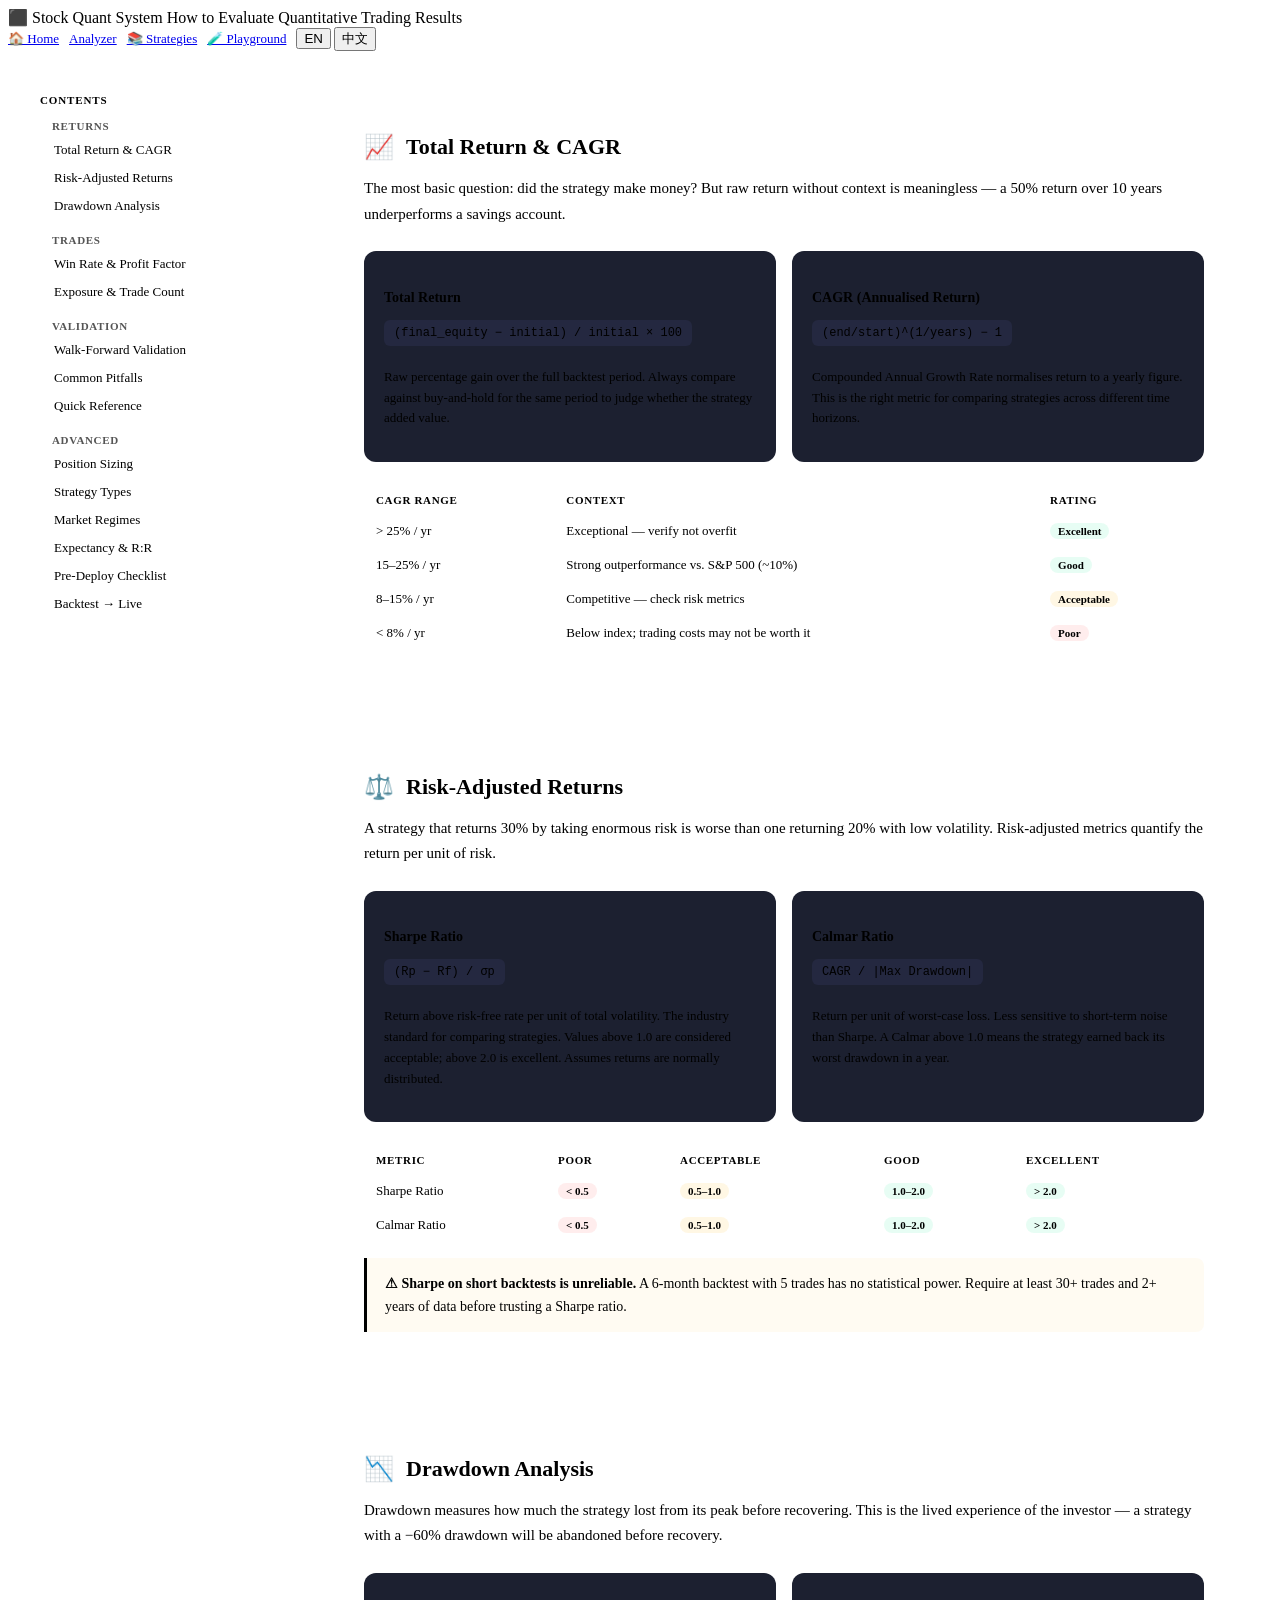
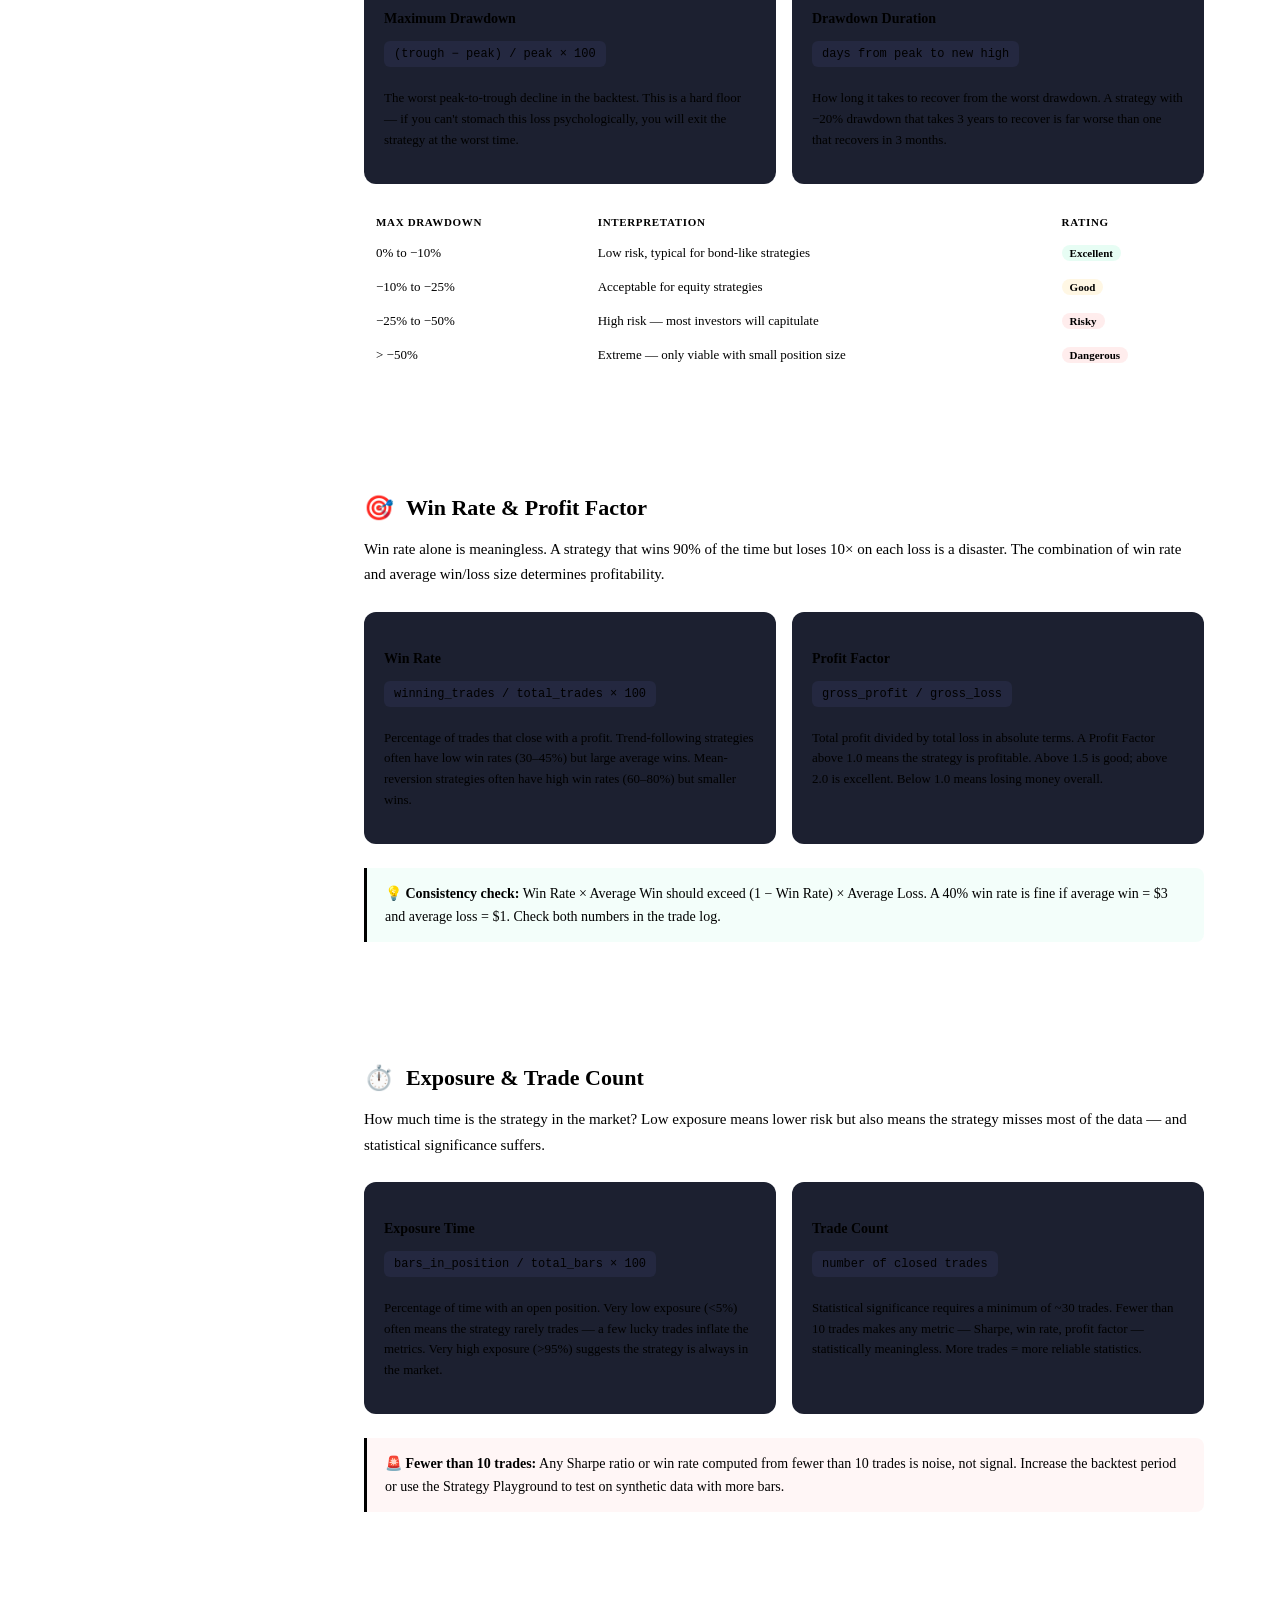
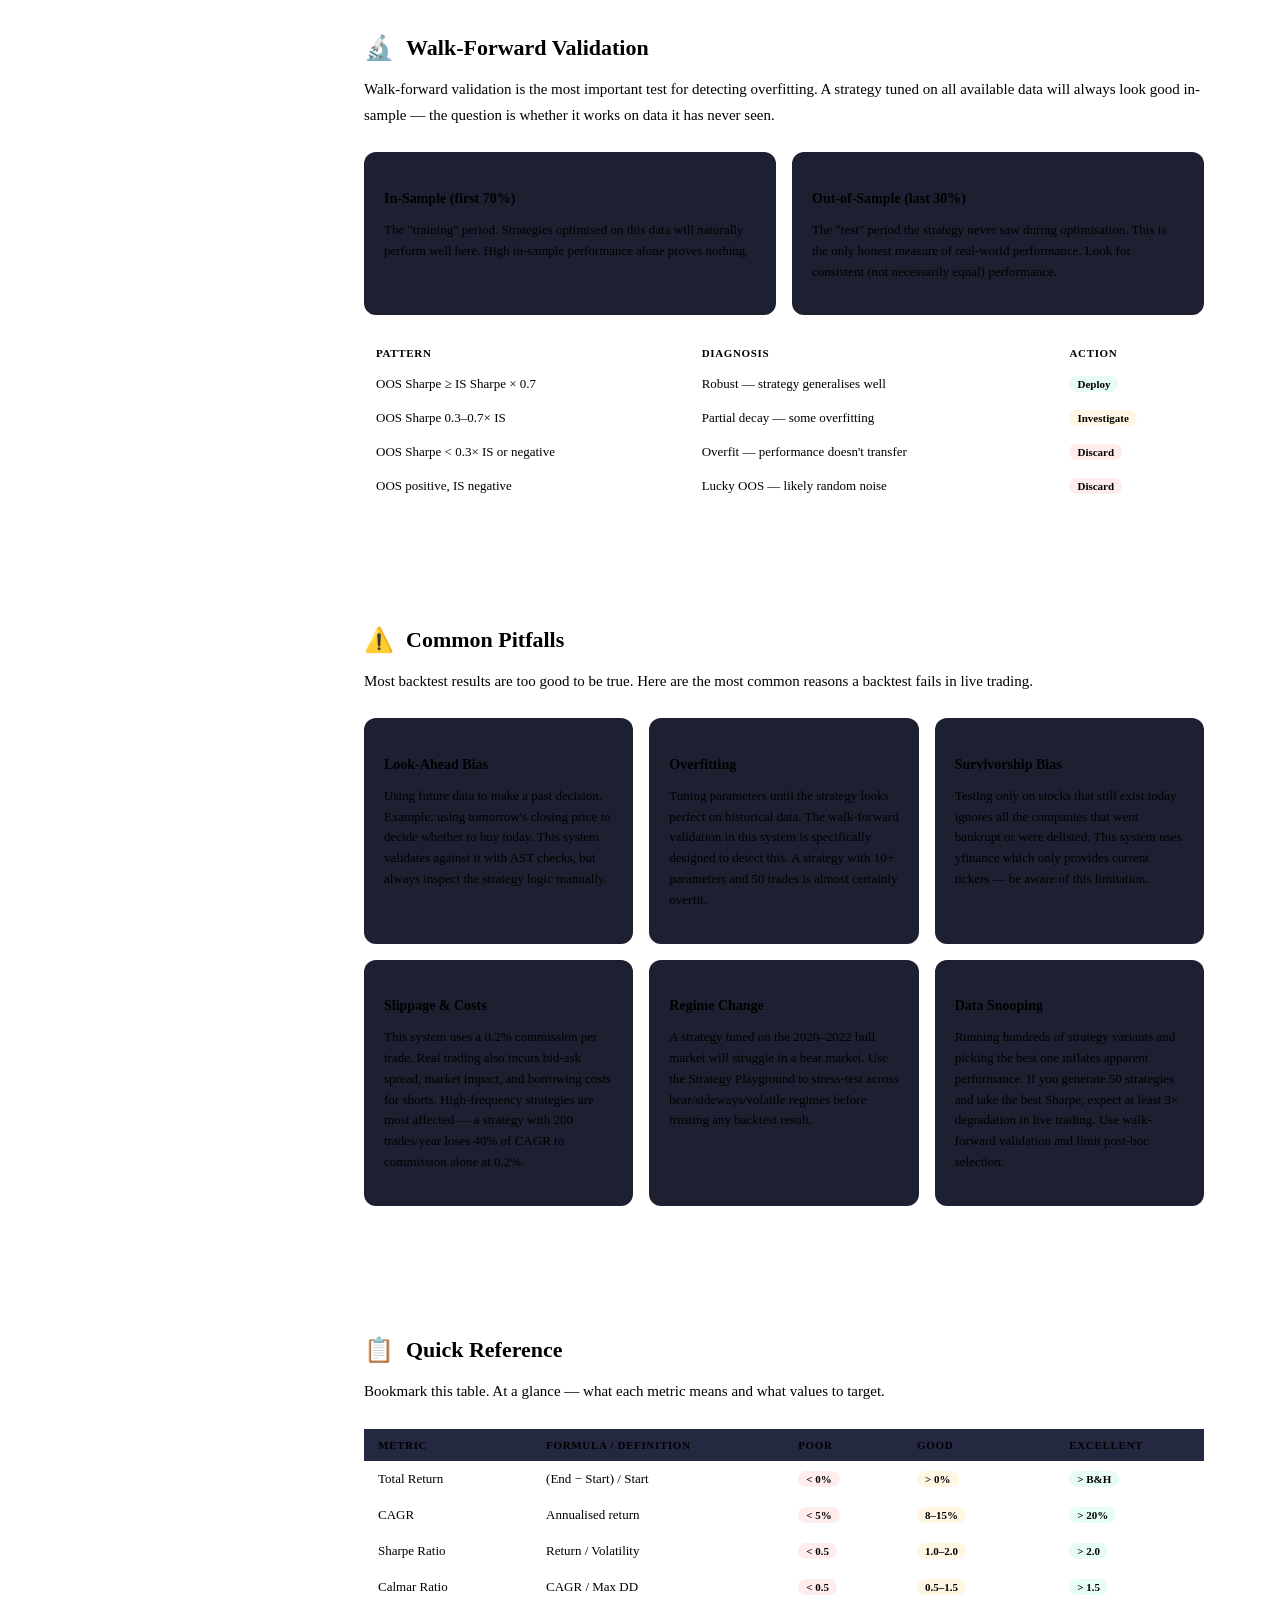
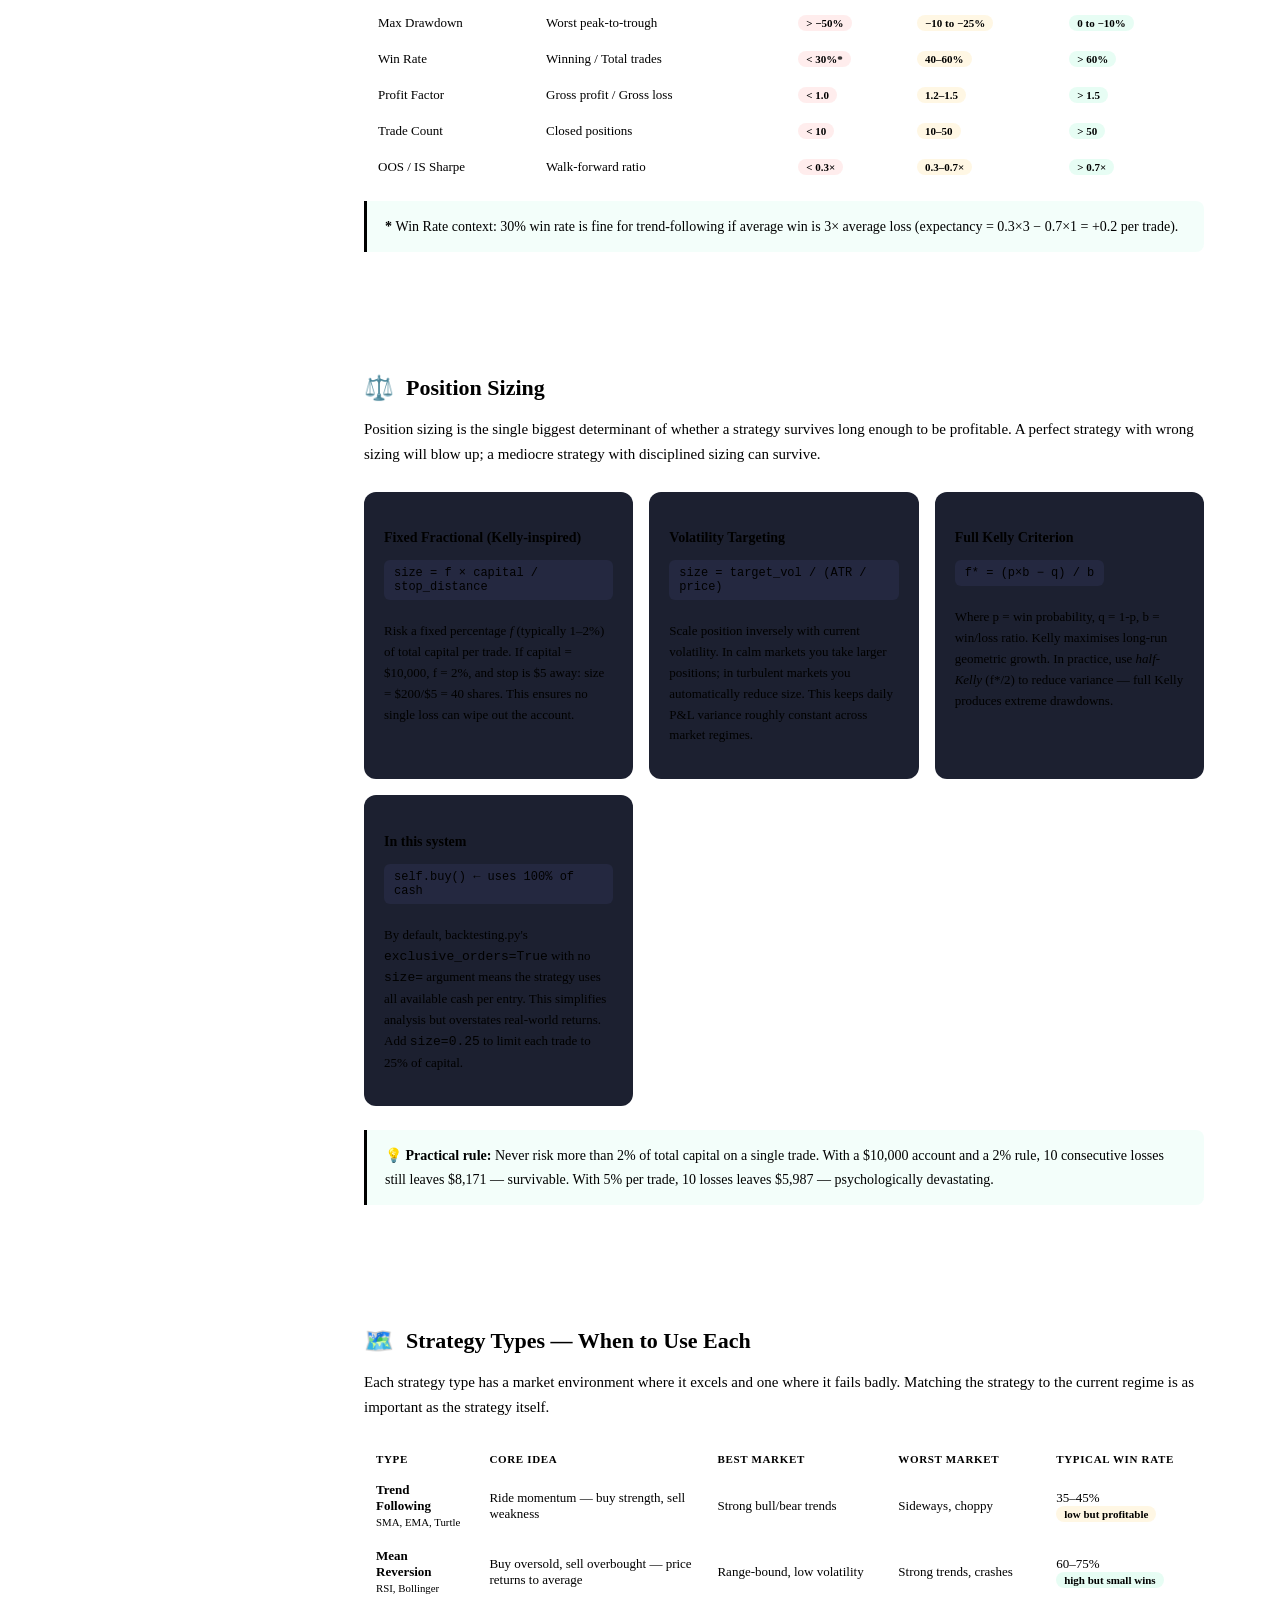
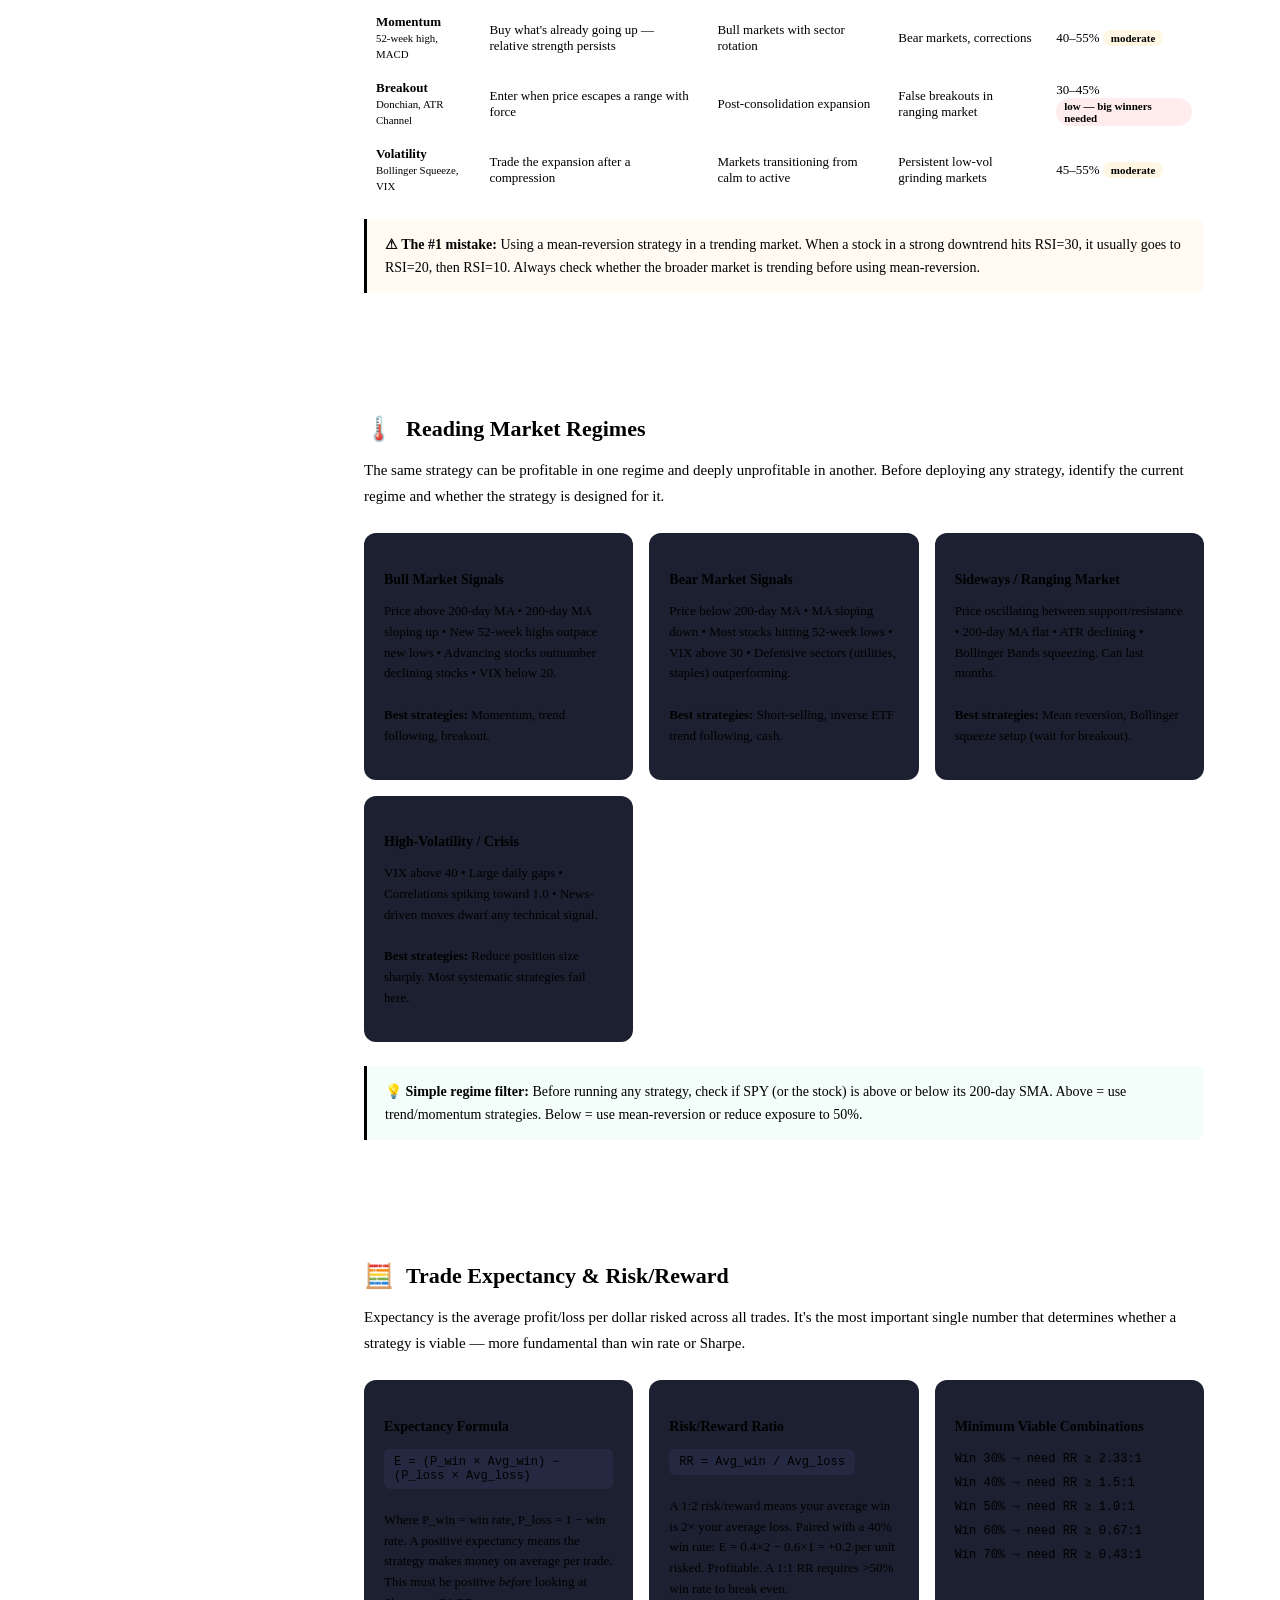
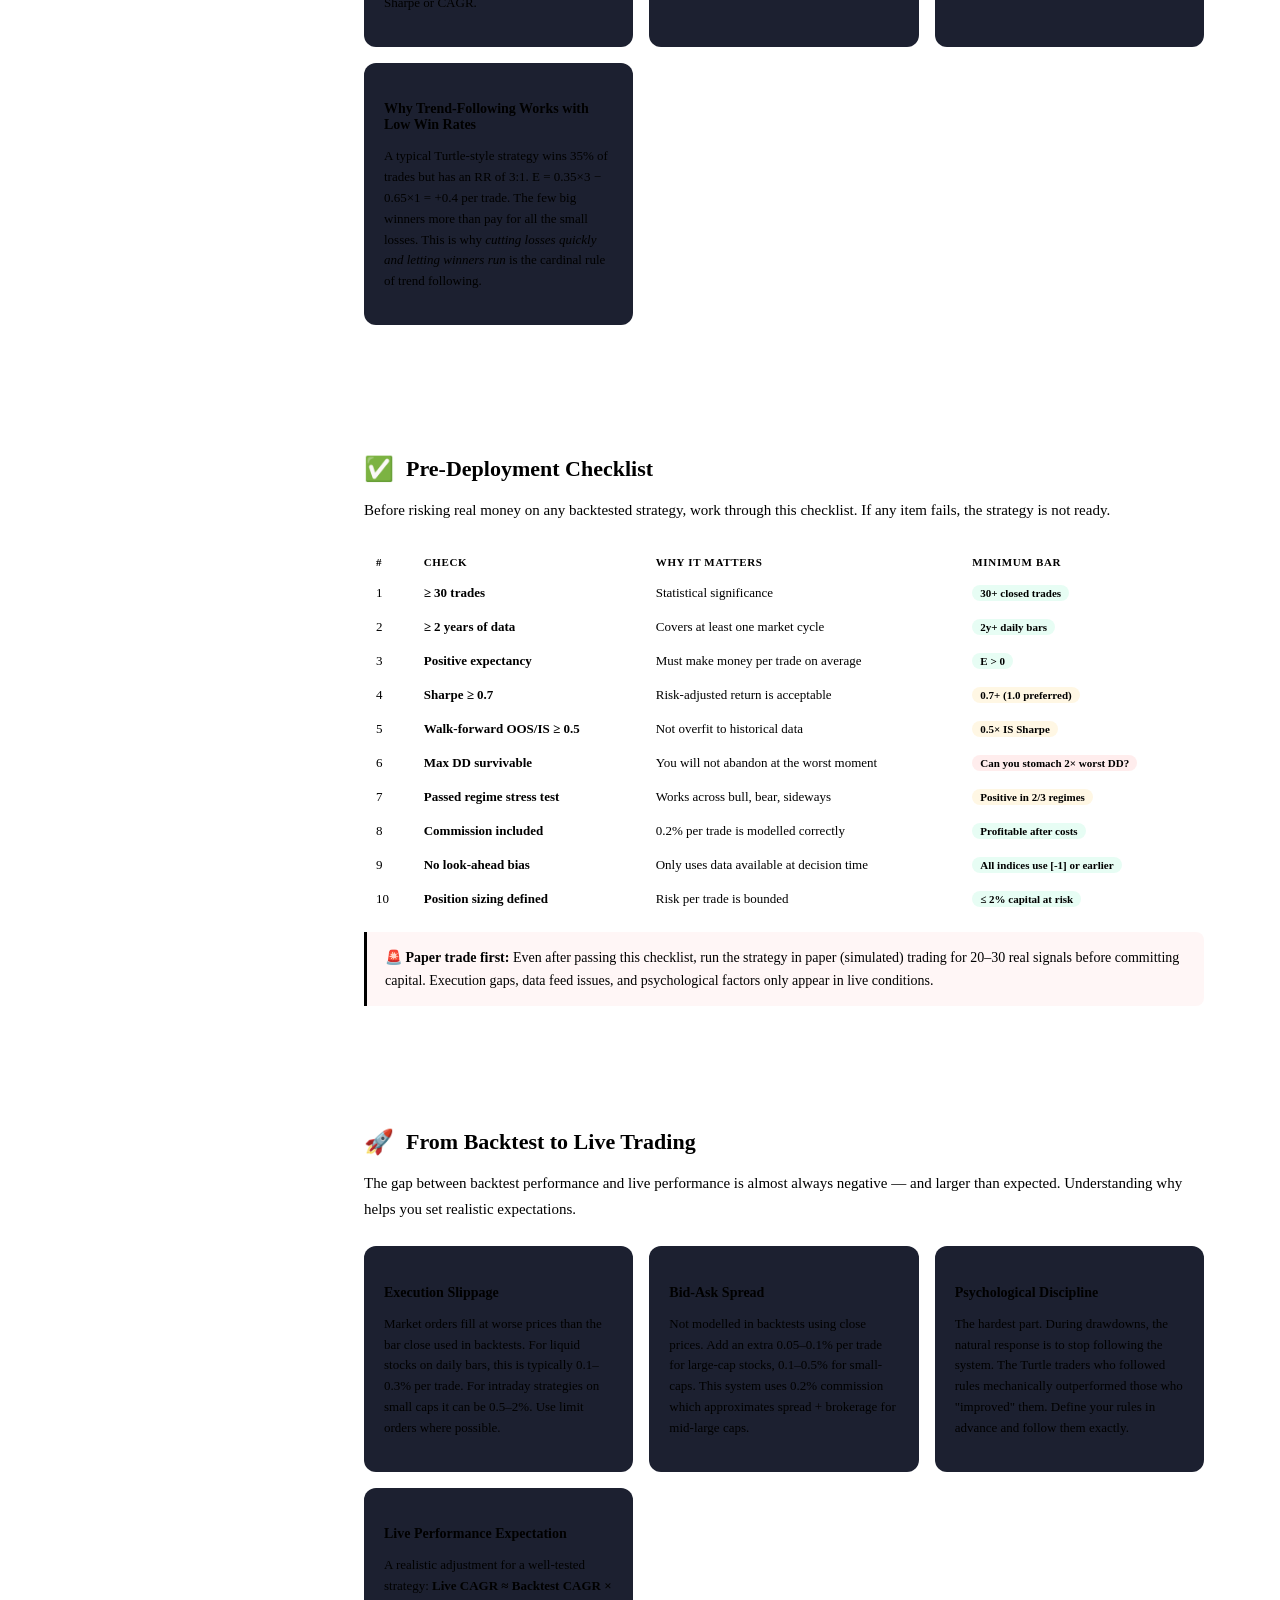
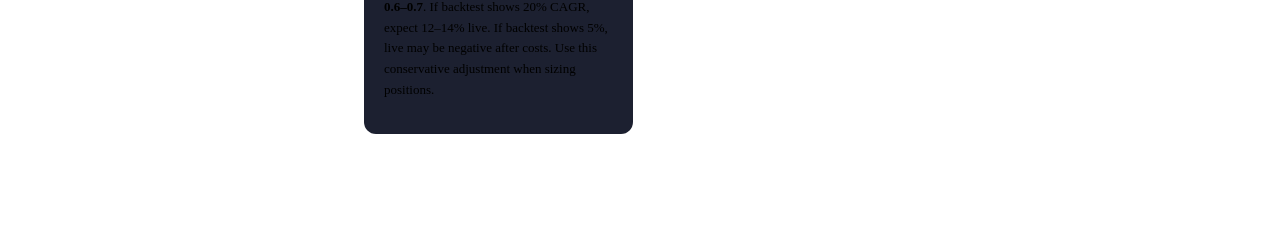
==== commit b1cf9d28: "Add Strategy Library, expanded Guide, home nav buttons, pylint improvements Strategy Library (/strat" ====
--- a/frontend/guide.html
+++ b/frontend/guide.html
@@ -106,8 +106,10 @@
     <span class="logo">⬛ Stock Quant System</span>
     <span class="tagline" data-i18n="tagline.guide">How to Evaluate Quantitative Trading Results</span>
     <nav style="margin-left:auto;display:flex;align-items:center;gap:10px;font-size:13px">
-      <a href="/" style="color:var(--text-muted);text-decoration:none" data-i18n="nav.analyzer">Analyzer</a>
-      <a href="/api/playground" style="color:var(--text-muted);text-decoration:none" data-i18n="nav.playground">🧪 Playground</a>
+      <a href="/" class="nav-link" data-i18n="nav.landing">🏠 Home</a>
+      <a href="/app" class="nav-link" data-i18n="nav.analyzer">Analyzer</a>
+      <a href="/strategies" class="nav-link" data-i18n="nav.strategies">📚 Strategies</a>
+      <a href="/api/playground" class="nav-link" data-i18n="nav.playground">🧪 Playground</a>
       <div class="lang-switcher">
         <button class="lang-btn" data-lang="en" onclick="setLang('en')">EN</button>
         <button class="lang-btn" data-lang="zh-TW" onclick="setLang('zh-TW')">中文</button>
@@ -132,6 +134,13 @@
     <a class="toc-link" href="#walkforward" data-i18n="guide.s6_title">Walk-Forward Validation</a>
     <a class="toc-link" href="#pitfalls" data-i18n="guide.s7_title">Common Pitfalls</a>
     <a class="toc-link" href="#quickref" data-i18n="guide.s8_title">Quick Reference</a>
+    <div class="toc-section-title">Advanced</div>
+    <a class="toc-link" href="#sizing">Position Sizing</a>
+    <a class="toc-link" href="#strategy-types">Strategy Types</a>
+    <a class="toc-link" href="#regimes">Market Regimes</a>
+    <a class="toc-link" href="#expectancy">Expectancy & R:R</a>
+    <a class="toc-link" href="#checklist">Pre-Deploy Checklist</a>
+    <a class="toc-link" href="#live">Backtest → Live</a>
   </aside>
 
   <!-- Content -->
@@ -378,6 +387,254 @@
       </table>
       <div class="callout tip" style="margin-top:16px">
         <strong>* </strong><span data-i18n="guide.winrate_note">Win Rate context: 30% win rate is fine for trend-following if average win is 3× average loss (expectancy = 0.3×3 − 0.7×1 = +0.2 per trade).</span>
+      </div>
+    </section>
+
+    <!-- ── Section 9: Position Sizing ── -->
+    <section class="guide-section" id="sizing">
+      <h2><span class="section-icon">⚖️</span> Position Sizing</h2>
+      <p class="intro">
+        Position sizing is the single biggest determinant of whether a strategy survives long enough to be profitable.
+        A perfect strategy with wrong sizing will blow up; a mediocre strategy with disciplined sizing can survive.
+      </p>
+      <div class="metric-grid">
+        <div class="mg-card">
+          <h4>Fixed Fractional (Kelly-inspired)</h4>
+          <div class="formula">size = f × capital / stop_distance</div>
+          <p>Risk a fixed percentage <em>f</em> (typically 1–2%) of total capital per trade.
+             If capital = $10,000, f = 2%, and stop is $5 away: size = $200/$5 = 40 shares.
+             This ensures no single loss can wipe out the account.</p>
+        </div>
+        <div class="mg-card">
+          <h4>Volatility Targeting</h4>
+          <div class="formula">size = target_vol / (ATR / price)</div>
+          <p>Scale position inversely with current volatility. In calm markets you take
+             larger positions; in turbulent markets you automatically reduce size. This
+             keeps daily P&L variance roughly constant across market regimes.</p>
+        </div>
+        <div class="mg-card">
+          <h4>Full Kelly Criterion</h4>
+          <div class="formula">f* = (p×b − q) / b</div>
+          <p>Where p = win probability, q = 1-p, b = win/loss ratio. Kelly maximises
+             long-run geometric growth. In practice, use <em>half-Kelly</em> (f*/2) to
+             reduce variance — full Kelly produces extreme drawdowns.</p>
+        </div>
+        <div class="mg-card">
+          <h4>In this system</h4>
+          <div class="formula">self.buy()  ← uses 100% of cash</div>
+          <p>By default, backtesting.py's <code>exclusive_orders=True</code> with no
+             <code>size=</code> argument means the strategy uses all available cash per
+             entry. This simplifies analysis but overstates real-world returns.
+             Add <code>size=0.25</code> to limit each trade to 25% of capital.</p>
+        </div>
+      </div>
+      <div class="callout tip">
+        <strong>💡 Practical rule:</strong> Never risk more than 2% of total capital on a single trade.
+        With a $10,000 account and a 2% rule, 10 consecutive losses still leaves $8,171 — survivable.
+        With 5% per trade, 10 losses leaves $5,987 — psychologically devastating.
+      </div>
+    </section>
+
+    <!-- ── Section 10: Strategy Types Explained ── -->
+    <section class="guide-section" id="strategy-types">
+      <h2><span class="section-icon">🗺️</span> Strategy Types — When to Use Each</h2>
+      <p class="intro">
+        Each strategy type has a market environment where it excels and one where it fails badly.
+        Matching the strategy to the current regime is as important as the strategy itself.
+      </p>
+      <table class="thresh-table">
+        <thead>
+          <tr><th>Type</th><th>Core Idea</th><th>Best Market</th><th>Worst Market</th><th>Typical Win Rate</th></tr>
+        </thead>
+        <tbody>
+          <tr>
+            <td><strong>Trend Following</strong><br><small>SMA, EMA, Turtle</small></td>
+            <td>Ride momentum — buy strength, sell weakness</td>
+            <td>Strong bull/bear trends</td>
+            <td>Sideways, choppy</td>
+            <td>35–45% <span class="tag ok">low but profitable</span></td>
+          </tr>
+          <tr>
+            <td><strong>Mean Reversion</strong><br><small>RSI, Bollinger</small></td>
+            <td>Buy oversold, sell overbought — price returns to average</td>
+            <td>Range-bound, low volatility</td>
+            <td>Strong trends, crashes</td>
+            <td>60–75% <span class="tag good">high but small wins</span></td>
+          </tr>
+          <tr>
+            <td><strong>Momentum</strong><br><small>52-week high, MACD</small></td>
+            <td>Buy what's already going up — relative strength persists</td>
+            <td>Bull markets with sector rotation</td>
+            <td>Bear markets, corrections</td>
+            <td>40–55% <span class="tag ok">moderate</span></td>
+          </tr>
+          <tr>
+            <td><strong>Breakout</strong><br><small>Donchian, ATR Channel</small></td>
+            <td>Enter when price escapes a range with force</td>
+            <td>Post-consolidation expansion</td>
+            <td>False breakouts in ranging market</td>
+            <td>30–45% <span class="tag warn">low — big winners needed</span></td>
+          </tr>
+          <tr>
+            <td><strong>Volatility</strong><br><small>Bollinger Squeeze, VIX</small></td>
+            <td>Trade the expansion after a compression</td>
+            <td>Markets transitioning from calm to active</td>
+            <td>Persistent low-vol grinding markets</td>
+            <td>45–55% <span class="tag ok">moderate</span></td>
+          </tr>
+        </tbody>
+      </table>
+      <div class="callout warn">
+        <strong>⚠ The #1 mistake:</strong> Using a mean-reversion strategy in a trending market.
+        When a stock in a strong downtrend hits RSI=30, it usually goes to RSI=20, then RSI=10.
+        Always check whether the broader market is trending before using mean-reversion.
+      </div>
+    </section>
+
+    <!-- ── Section 11: Market Regimes ── -->
+    <section class="guide-section" id="regimes">
+      <h2><span class="section-icon">🌡️</span> Reading Market Regimes</h2>
+      <p class="intro">
+        The same strategy can be profitable in one regime and deeply unprofitable in another.
+        Before deploying any strategy, identify the current regime and whether the strategy
+        is designed for it.
+      </p>
+      <div class="metric-grid">
+        <div class="mg-card">
+          <h4>Bull Market Signals</h4>
+          <p>Price above 200-day MA • 200-day MA sloping up • New 52-week highs outpace new lows
+             • Advancing stocks outnumber declining stocks • VIX below 20.
+             <br><br><strong>Best strategies:</strong> Momentum, trend following, breakout.</p>
+        </div>
+        <div class="mg-card">
+          <h4>Bear Market Signals</h4>
+          <p>Price below 200-day MA • MA sloping down • Most stocks hitting 52-week lows
+             • VIX above 30 • Defensive sectors (utilities, staples) outperforming.
+             <br><br><strong>Best strategies:</strong> Short-selling, inverse ETF trend following, cash.</p>
+        </div>
+        <div class="mg-card">
+          <h4>Sideways / Ranging Market</h4>
+          <p>Price oscillating between support/resistance • 200-day MA flat • ATR declining
+             • Bollinger Bands squeezing. Can last months.
+             <br><br><strong>Best strategies:</strong> Mean reversion, Bollinger squeeze setup (wait for breakout).</p>
+        </div>
+        <div class="mg-card">
+          <h4>High-Volatility / Crisis</h4>
+          <p>VIX above 40 • Large daily gaps • Correlations spiking toward 1.0 • News-driven moves
+             dwarf any technical signal.
+             <br><br><strong>Best strategies:</strong> Reduce position size sharply. Most systematic strategies fail here.</p>
+        </div>
+      </div>
+      <div class="callout tip">
+        <strong>💡 Simple regime filter:</strong> Before running any strategy, check if SPY (or the stock) is above or below its 200-day SMA.
+        Above = use trend/momentum strategies. Below = use mean-reversion or reduce exposure to 50%.
+      </div>
+    </section>
+
+    <!-- ── Section 12: Expectancy & Risk/Reward ── -->
+    <section class="guide-section" id="expectancy">
+      <h2><span class="section-icon">🧮</span> Trade Expectancy & Risk/Reward</h2>
+      <p class="intro">
+        Expectancy is the average profit/loss per dollar risked across all trades.
+        It's the most important single number that determines whether a strategy is viable — more fundamental than win rate or Sharpe.
+      </p>
+      <div class="metric-grid">
+        <div class="mg-card">
+          <h4>Expectancy Formula</h4>
+          <div class="formula">E = (P_win × Avg_win) − (P_loss × Avg_loss)</div>
+          <p>Where P_win = win rate, P_loss = 1 − win rate. A positive expectancy means the
+             strategy makes money on average per trade. This must be positive <em>before</em>
+             looking at Sharpe or CAGR.</p>
+        </div>
+        <div class="mg-card">
+          <h4>Risk/Reward Ratio</h4>
+          <div class="formula">RR = Avg_win / Avg_loss</div>
+          <p>A 1:2 risk/reward means your average win is 2× your average loss. Paired with a
+             40% win rate: E = 0.4×2 − 0.6×1 = +0.2 per unit risked. Profitable.
+             A 1:1 RR requires >50% win rate to break even.</p>
+        </div>
+        <div class="mg-card">
+          <h4>Minimum Viable Combinations</h4>
+          <p style="font-family:var(--mono,monospace);font-size:12px;line-height:2">
+            Win 30% → need RR ≥ 2.33:1<br>
+            Win 40% → need RR ≥ 1.5:1<br>
+            Win 50% → need RR ≥ 1.0:1<br>
+            Win 60% → need RR ≥ 0.67:1<br>
+            Win 70% → need RR ≥ 0.43:1
+          </p>
+        </div>
+        <div class="mg-card">
+          <h4>Why Trend-Following Works with Low Win Rates</h4>
+          <p>A typical Turtle-style strategy wins 35% of trades but has an RR of 3:1.
+             E = 0.35×3 − 0.65×1 = +0.4 per trade. The few big winners more than pay
+             for all the small losses. This is why <em>cutting losses quickly and letting
+             winners run</em> is the cardinal rule of trend following.</p>
+        </div>
+      </div>
+    </section>
+
+    <!-- ── Section 13: Checklist Before Deploying ── -->
+    <section class="guide-section" id="checklist">
+      <h2><span class="section-icon">✅</span> Pre-Deployment Checklist</h2>
+      <p class="intro">
+        Before risking real money on any backtested strategy, work through this checklist.
+        If any item fails, the strategy is not ready.
+      </p>
+      <table class="thresh-table">
+        <thead><tr><th>#</th><th>Check</th><th>Why It Matters</th><th>Minimum Bar</th></tr></thead>
+        <tbody>
+          <tr><td>1</td><td><strong>≥ 30 trades</strong></td><td>Statistical significance</td><td><span class="tag good">30+ closed trades</span></td></tr>
+          <tr><td>2</td><td><strong>≥ 2 years of data</strong></td><td>Covers at least one market cycle</td><td><span class="tag good">2y+ daily bars</span></td></tr>
+          <tr><td>3</td><td><strong>Positive expectancy</strong></td><td>Must make money per trade on average</td><td><span class="tag good">E &gt; 0</span></td></tr>
+          <tr><td>4</td><td><strong>Sharpe ≥ 0.7</strong></td><td>Risk-adjusted return is acceptable</td><td><span class="tag ok">0.7+ (1.0 preferred)</span></td></tr>
+          <tr><td>5</td><td><strong>Walk-forward OOS/IS ≥ 0.5</strong></td><td>Not overfit to historical data</td><td><span class="tag ok">0.5× IS Sharpe</span></td></tr>
+          <tr><td>6</td><td><strong>Max DD survivable</strong></td><td>You will not abandon at the worst moment</td><td><span class="tag warn">Can you stomach 2× worst DD?</span></td></tr>
+          <tr><td>7</td><td><strong>Passed regime stress test</strong></td><td>Works across bull, bear, sideways</td><td><span class="tag ok">Positive in 2/3 regimes</span></td></tr>
+          <tr><td>8</td><td><strong>Commission included</strong></td><td>0.2% per trade is modelled correctly</td><td><span class="tag good">Profitable after costs</span></td></tr>
+          <tr><td>9</td><td><strong>No look-ahead bias</strong></td><td>Only uses data available at decision time</td><td><span class="tag good">All indices use [-1] or earlier</span></td></tr>
+          <tr><td>10</td><td><strong>Position sizing defined</strong></td><td>Risk per trade is bounded</td><td><span class="tag good">≤ 2% capital at risk</span></td></tr>
+        </tbody>
+      </table>
+      <div class="callout danger">
+        <strong>🚨 Paper trade first:</strong> Even after passing this checklist, run the strategy
+        in paper (simulated) trading for 20–30 real signals before committing capital.
+        Execution gaps, data feed issues, and psychological factors only appear in live conditions.
+      </div>
+    </section>
+
+    <!-- ── Section 14: From Backtest to Live Trading ── -->
+    <section class="guide-section" id="live">
+      <h2><span class="section-icon">🚀</span> From Backtest to Live Trading</h2>
+      <p class="intro">
+        The gap between backtest performance and live performance is almost always negative —
+        and larger than expected. Understanding why helps you set realistic expectations.
+      </p>
+      <div class="metric-grid">
+        <div class="mg-card">
+          <h4>Execution Slippage</h4>
+          <p>Market orders fill at worse prices than the bar close used in backtests. For liquid
+             stocks on daily bars, this is typically 0.1–0.3% per trade. For intraday strategies
+             on small caps it can be 0.5–2%. Use limit orders where possible.</p>
+        </div>
+        <div class="mg-card">
+          <h4>Bid-Ask Spread</h4>
+          <p>Not modelled in backtests using close prices. Add an extra 0.05–0.1% per trade for
+             large-cap stocks, 0.1–0.5% for small-caps. This system uses 0.2% commission which
+             approximates spread + brokerage for mid-large caps.</p>
+        </div>
+        <div class="mg-card">
+          <h4>Psychological Discipline</h4>
+          <p>The hardest part. During drawdowns, the natural response is to stop following the
+             system. The Turtle traders who followed rules mechanically outperformed those who
+             "improved" them. Define your rules in advance and follow them exactly.</p>
+        </div>
+        <div class="mg-card">
+          <h4>Live Performance Expectation</h4>
+          <p>A realistic adjustment for a well-tested strategy:
+             <strong>Live CAGR ≈ Backtest CAGR × 0.6–0.7</strong>.
+             If backtest shows 20% CAGR, expect 12–14% live. If backtest shows 5%, live may
+             be negative after costs. Use this conservative adjustment when sizing positions.</p>
+        </div>
       </div>
     </section>
 
